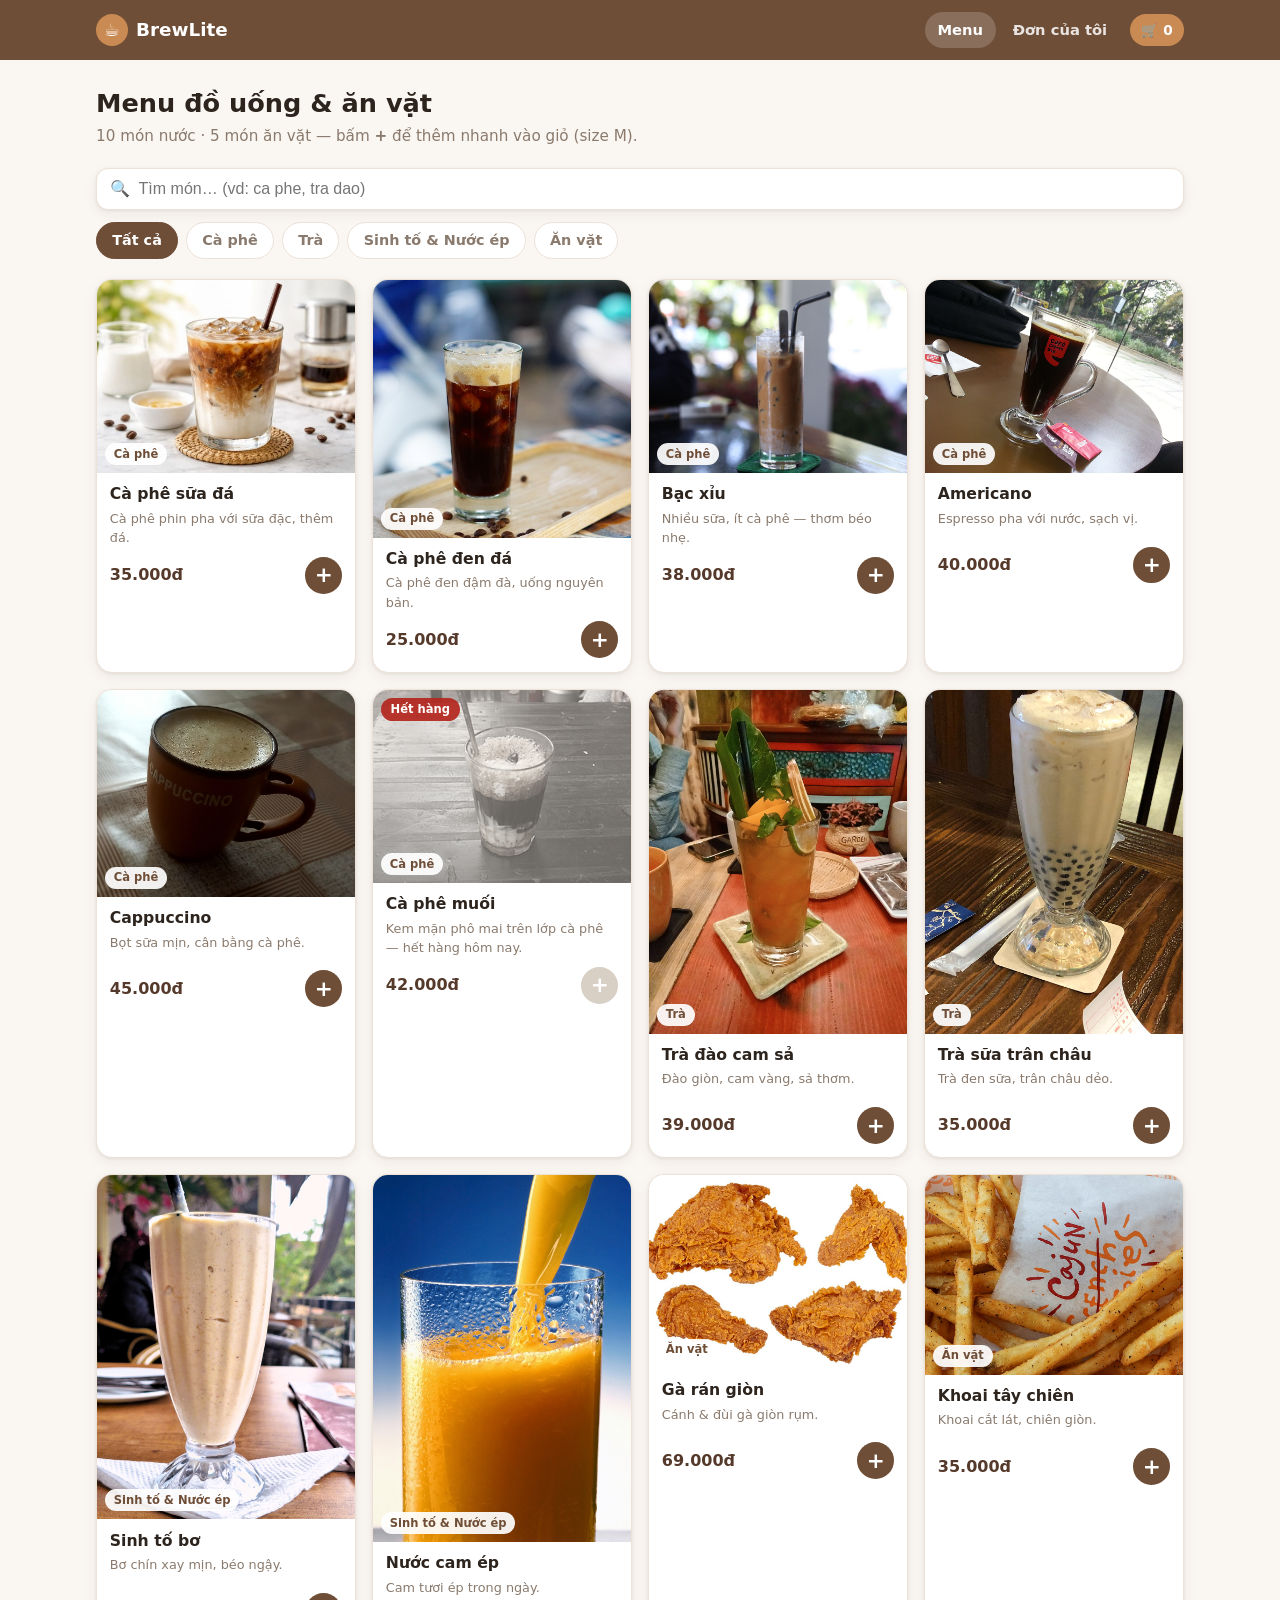
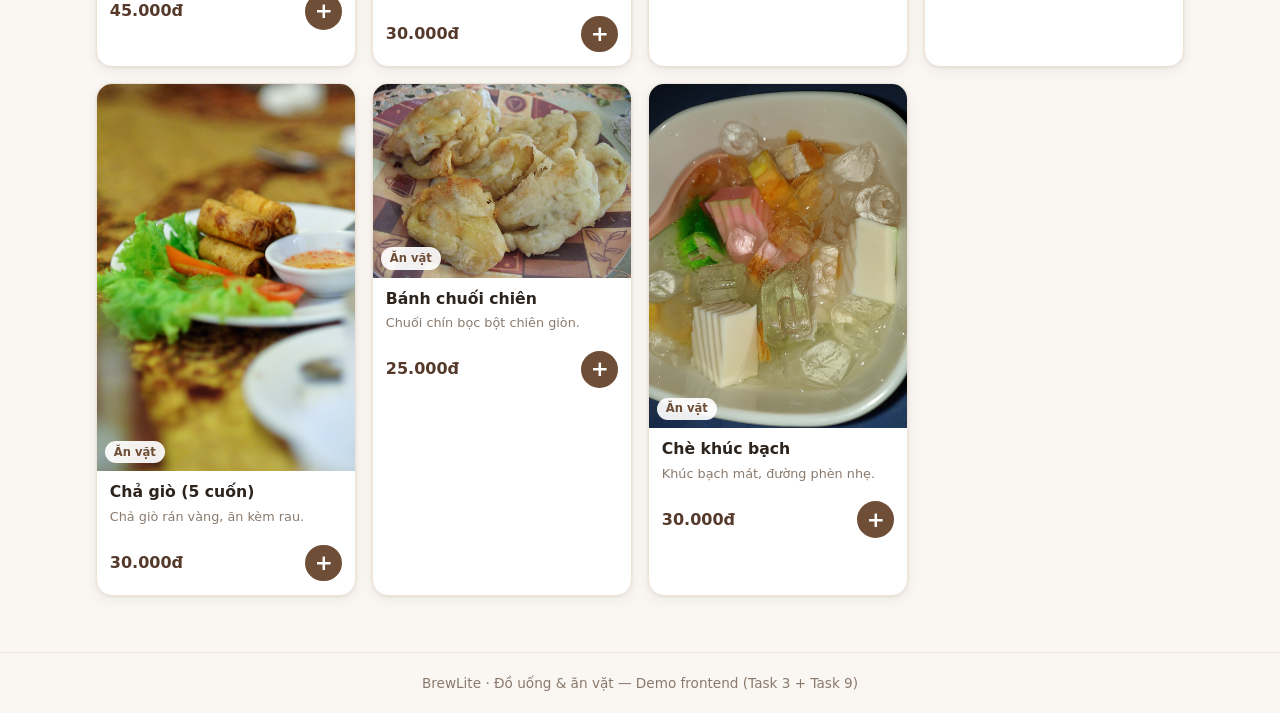
==== index.html @ 439442cc "feat: BrewLite static frontend - menu (Task 3) + order history (Task 9)" ====
<!DOCTYPE html>
<html lang="vi">
<head>
  <meta charset="UTF-8" />
  <meta name="viewport" content="width=device-width, initial-scale=1.0" />
  <title>BrewLite — Menu</title>
  <meta name="description" content="Menu BrewLite: 10 món nước và 5 món ăn vặt." />
  <link rel="icon" href="images/fallback.svg" type="image/svg+xml" />
  <link rel="stylesheet" href="css/base.css" />
  <link rel="stylesheet" href="css/menu.css" />
  <link rel="stylesheet" href="css/orders.css" />
</head>
<body>
  <header class="site-header">
    <div class="site-header__inner">
      <a class="logo" href="index.html" aria-label="BrewLite — trang chủ">
        <span class="logo__mark" aria-hidden="true">☕</span>
        BrewLite
      </a>
      <nav class="site-nav" aria-label="Điều hướng chính">
        <a href="index.html" class="is-active" aria-current="page">Menu</a>
        <a href="orders.html">Đơn của tôi</a>
        <span class="cart-pill" id="cart-count" title="Số món trong giỏ (demo)">
          🛒 <span id="cart-count-value">0</span>
        </span>
      </nav>
    </div>
  </header>

  <main class="page">
    <h1 class="page-title">Menu đồ uống &amp; ăn vặt</h1>
    <p class="page-subtitle">10 món nước · 5 món ăn vặt — bấm <strong>+</strong> để thêm nhanh vào giỏ (size M).</p>

    <div class="toolbar">
      <div class="search">
        <span class="search__icon" aria-hidden="true">🔍</span>
        <label class="visually-hidden" for="search-input">Tìm món</label>
        <input
          id="search-input"
          type="search"
          placeholder="Tìm món… (vd: ca phe, tra dao)"
          autocomplete="off"
        />
        <button class="search__clear" id="search-clear" type="button" aria-label="Xóa từ khóa" hidden>×</button>
      </div>
      <div class="category-filter" id="category-filter" role="group" aria-label="Lọc theo danh mục"></div>
    </div>

    <section id="menu-content" aria-live="polite" aria-busy="true"></section>
  </main>

  <footer class="site-footer">
    BrewLite · Đồ uống &amp; ăn vặt — Demo frontend (Task 3 + Task 9)
  </footer>

  <script src="js/data.js"></script>
  <script src="js/utils.js"></script>
  <script src="js/menu.js"></script>
</body>
</html>
---- css/base.css ----
/* ============================================================
   BrewLite — web tĩnh Menu (Task 3) + Lịch sử đơn (Task 9)
   Mobile-first, 360px → desktop
   ============================================================ */

:root {
  --brew-brown: #6f4e37;
  --brew-brown-dark: #55392a;
  --brew-cream: #faf6f1;
  --brew-accent: #c98a53;
  --brew-text: #2d241e;
  --brew-muted: #8a7a6d;
  --brew-card: #ffffff;
  --brew-border: #ece2d7;
  --shadow-card: 0 1px 3px rgba(45, 36, 30, 0.08), 0 4px 14px rgba(45, 36, 30, 0.06);
}

* { box-sizing: border-box; }
html { -webkit-text-size-adjust: 100%; }

body {
  margin: 0;
  font-family: 'Segoe UI', system-ui, -apple-system, Roboto, 'Helvetica Neue', Arial, sans-serif;
  background: var(--brew-cream);
  color: var(--brew-text);
  line-height: 1.5;
}

img { max-width: 100%; display: block; }
a { color: inherit; text-decoration: none; }

button {
  font: inherit;
  cursor: pointer;
  border: none;
  background: none;
  color: inherit;
}

/* ---------- Header ---------- */
.site-header {
  position: sticky;
  top: 0;
  z-index: 20;
  background: var(--brew-brown);
  color: #fff;
}

.site-header__inner {
  max-width: 1120px;
  margin: 0 auto;
  padding: 0.75rem 1rem;
  display: flex;
  align-items: center;
  justify-content: space-between;
  gap: 1rem;
}

.logo {
  display: inline-flex;
  align-items: center;
  gap: 0.5rem;
  font-weight: 800;
  font-size: 1.15rem;
}

.logo__mark {
  display: inline-flex;
  align-items: center;
  justify-content: center;
  width: 2rem;
  height: 2rem;
  border-radius: 50%;
  background: var(--brew-accent);
  font-size: 1.1rem;
}

.site-nav { display: flex; align-items: center; gap: 0.25rem; }

.site-nav a {
  padding: 0.45rem 0.8rem;
  border-radius: 999px;
  font-size: 0.92rem;
  font-weight: 600;
  opacity: 0.85;
}

.site-nav a:hover { opacity: 1; background: rgba(255, 255, 255, 0.12); }
.site-nav a.is-active { opacity: 1; background: rgba(255, 255, 255, 0.18); }

.cart-pill {
  display: inline-flex;
  align-items: center;
  gap: 0.35rem;
  margin-left: 0.35rem;
  padding: 0.35rem 0.7rem;
  border-radius: 999px;
  background: var(--brew-accent);
  font-size: 0.85rem;
  font-weight: 700;
}

/* ---------- Layout ---------- */
.page {
  max-width: 1120px;
  margin: 0 auto;
  padding: 1.25rem 1rem 3.5rem;
}

.page-title { margin: 0.25rem 0 0.15rem; font-size: 1.6rem; font-weight: 800; }

.page-subtitle { margin: 0 0 1.25rem; color: var(--brew-muted); font-size: 0.95rem; }

.site-footer {
  border-top: 1px solid var(--brew-border);
  padding: 1.25rem 1rem;
  text-align: center;
  color: var(--brew-muted);
  font-size: 0.85rem;
}
---- css/menu.css ----
/* ===== CSS trang Menu (Task 3): search, filter, lưới sản phẩm ===== */

.toolbar {
  display: flex;
  flex-direction: column;
  gap: 0.75rem;
  margin-bottom: 1.25rem;
}

.search { position: relative; }

.search input {
  width: 100%;
  padding: 0.7rem 2.6rem;
  border: 1px solid var(--brew-border);
  border-radius: 12px;
  background: var(--brew-card);
  font-size: 1rem;
  box-shadow: var(--shadow-card);
}

.search input:focus { outline: 2px solid var(--brew-accent); outline-offset: 1px; }

.search__icon {
  position: absolute;
  left: 0.85rem;
  top: 50%;
  transform: translateY(-50%);
  color: var(--brew-muted);
  pointer-events: none;
}

.search__clear {
  position: absolute;
  right: 0.5rem;
  top: 50%;
  transform: translateY(-50%);
  width: 2rem;
  height: 2rem;
  border-radius: 50%;
  color: var(--brew-muted);
  font-size: 1.1rem;
  line-height: 1;
}

.search__clear:hover { background: #f0e8df; color: var(--brew-text); }
.search__clear[hidden] { display: none; }

.category-filter { display: flex; flex-wrap: wrap; gap: 0.5rem; }

.chip {
  padding: 0.4rem 0.95rem;
  border-radius: 999px;
  border: 1px solid var(--brew-border);
  background: var(--brew-card);
  font-size: 0.9rem;
  font-weight: 600;
  color: var(--brew-muted);
}

.chip:hover { border-color: var(--brew-accent); color: var(--brew-brown); }

.chip.is-active {
  background: var(--brew-brown);
  border-color: var(--brew-brown);
  color: #fff;
}

/* ---------- Lưới sản phẩm ---------- */
.product-grid {
  display: grid;
  grid-template-columns: repeat(2, 1fr);
  gap: 0.85rem;
}

@media (min-width: 640px) {
  .product-grid { grid-template-columns: repeat(3, 1fr); gap: 1rem; }
}

@media (min-width: 1024px) {
  .product-grid { grid-template-columns: repeat(4, 1fr); }
}

.product-card {
  position: relative;
  display: flex;
  flex-direction: column;
  background: var(--brew-card);
  border: 1px solid var(--brew-border);
  border-radius: 16px;
  overflow: hidden;
  box-shadow: var(--shadow-card);
  transition: transform 0.15s, box-shadow 0.15s;
}

.product-card:hover {
  transform: translateY(-2px);
  box-shadow: 0 6px 20px rgba(45, 36, 30, 0.12);
}

.product-card__media {
  position: relative;
  aspect-ratio: 4 / 3;
  background: #efe7dd;
}

.product-card__media img { width: 100%; height: 100%; object-fit: cover; }

.product-card.is-sold-out .product-card__media img { filter: grayscale(0.85); opacity: 0.6; }

.product-card__badge {
  position: absolute;
  top: 0.5rem;
  left: 0.5rem;
  padding: 0.2rem 0.6rem;
  border-radius: 999px;
  background: rgba(179, 38, 30, 0.92);
  color: #fff;
  font-size: 0.72rem;
  font-weight: 700;
}

.product-card__category {
  position: absolute;
  bottom: 0.5rem;
  left: 0.5rem;
  padding: 0.15rem 0.55rem;
  border-radius: 999px;
  background: rgba(255, 255, 255, 0.92);
  color: var(--brew-brown);
  font-size: 0.72rem;
  font-weight: 700;
}

.product-card__body {
  display: flex;
  flex-direction: column;
  flex: 1;
  padding: 0.7rem 0.8rem 0.85rem;
}

.product-card__name { margin: 0; font-size: 0.98rem; font-weight: 700; line-height: 1.3; }

.product-card__desc {
  margin: 0.25rem 0 0;
  font-size: 0.8rem;
  color: var(--brew-muted);
  display: -webkit-box;
  -webkit-line-clamp: 2;
  -webkit-box-orient: vertical;
  overflow: hidden;
  min-height: 2.2em;
}

.product-card__footer {
  display: flex;
  align-items: center;
  justify-content: space-between;
  margin-top: 0.6rem;
  gap: 0.5rem;
}

.product-card__price { font-size: 1rem; font-weight: 800; color: var(--brew-brown-dark); }

.product-card__add {
  width: 2.3rem;
  height: 2.3rem;
  flex: none;
  border-radius: 50%;
  background: var(--brew-brown);
  color: #fff;
  font-size: 1.35rem;
  font-weight: 700;
  line-height: 1;
  display: inline-flex;
  align-items: center;
  justify-content: center;
}

.product-card__add:hover { background: var(--brew-accent); }
.product-card__add:active { transform: scale(0.92); }
.product-card__add:disabled { background: #d8cfc5; cursor: not-allowed; }
---- css/orders.css ----
/* ===== CSS dùng chung: skeleton / state / toast + trang Lịch sử đơn (Task 9) ===== */

/* ---------- Skeleton ---------- */
.skeleton-card {
  background: var(--brew-card);
  border: 1px solid var(--brew-border);
  border-radius: 16px;
  overflow: hidden;
}

.skeleton-block { background: #ece5dc; animation: pulse 1.4s ease-in-out infinite; }

.skeleton-card .skeleton-block:first-child { aspect-ratio: 4 / 3; }

.skeleton-card__body { padding: 0.75rem 0.8rem 1rem; display: grid; gap: 0.5rem; }

.skeleton-line { height: 0.85rem; border-radius: 6px; }
.skeleton-line.short { width: 55%; }

@keyframes pulse {
  0%, 100% { opacity: 1; }
  50% { opacity: 0.45; }
}

/* ---------- Empty / error / no-results ---------- */
.state-box {
  display: flex;
  flex-direction: column;
  align-items: center;
  text-align: center;
  gap: 0.6rem;
  padding: 3rem 1rem;
  background: var(--brew-card);
  border: 1px dashed var(--brew-border);
  border-radius: 16px;
}

.state-box__icon { font-size: 2.4rem; }
.state-box h2 { margin: 0; font-size: 1.15rem; }
.state-box p { margin: 0; color: var(--brew-muted); font-size: 0.92rem; }

.btn {
  display: inline-flex;
  align-items: center;
  gap: 0.4rem;
  padding: 0.55rem 1.3rem;
  border-radius: 999px;
  font-weight: 700;
  font-size: 0.92rem;
}

.btn--primary { background: var(--brew-brown); color: #fff; }
.btn--primary:hover { background: var(--brew-brown-dark); }

.btn--ghost { background: transparent; border: 1px solid var(--brew-border); color: var(--brew-brown); }
.btn--ghost:hover { background: #f3ece3; }

/* ---------- Toast ---------- */
#toast {
  position: fixed;
  left: 50%;
  bottom: 1.5rem;
  transform: translate(-50%, 1rem);
  z-index: 50;
  padding: 0.65rem 1.3rem;
  border-radius: 999px;
  background: var(--brew-text);
  color: #fff;
  font-size: 0.9rem;
  font-weight: 600;
  opacity: 0;
  pointer-events: none;
  transition: opacity 0.2s, transform 0.2s;
  box-shadow: 0 6px 18px rgba(0, 0, 0, 0.25);
}

#toast.is-visible { opacity: 1; transform: translate(-50%, 0); }

/* ---------- Lịch sử đơn (Task 9) ---------- */
.order-list { display: grid; gap: 0.9rem; }

.order-card {
  background: var(--brew-card);
  border: 1px solid var(--brew-border);
  border-radius: 16px;
  box-shadow: var(--shadow-card);
  overflow: hidden;
}

.order-card__head {
  width: 100%;
  display: grid;
  grid-template-columns: 1fr auto;
  gap: 0.35rem 0.75rem;
  padding: 0.9rem 1rem;
  text-align: left;
  align-items: center;
}

.order-card__head:hover { background: #fbf7f2; }

.order-card__id { font-weight: 800; font-size: 1.02rem; }

.order-card__date { grid-column: 1 / 2; color: var(--brew-muted); font-size: 0.85rem; }

.order-card__status { grid-column: 2 / 3; grid-row: 1 / 2; justify-self: end; }

.order-card__meta {
  grid-column: 1 / 3;
  display: flex;
  align-items: center;
  justify-content: space-between;
  gap: 0.75rem;
  margin-top: 0.2rem;
}

.order-card__count { color: var(--brew-muted); font-size: 0.88rem; }

.order-card__total { font-weight: 800; color: var(--brew-brown-dark); }

.order-card__toggle {
  display: inline-flex;
  align-items: center;
  gap: 0.3rem;
  font-size: 0.85rem;
  font-weight: 700;
  color: var(--brew-brown);
}

.order-card__toggle .chev { transition: transform 0.2s; display: inline-block; }

.order-card.is-open .order-card__toggle .chev { transform: rotate(180deg); }

.order-card__body {
  border-top: 1px solid var(--brew-border);
  padding: 0.85rem 1rem 1rem;
  display: grid;
  gap: 0.55rem;
  background: #fdfbf8;
}

.order-card__body[hidden] { display: none; }

.order-item {
  display: grid;
  grid-template-columns: 1fr auto;
  gap: 0.15rem 0.75rem;
  font-size: 0.92rem;
}

.order-item__name { font-weight: 600; }
.order-item__line-total { font-weight: 700; text-align: right; }

.order-item__meta { grid-column: 1 / 2; color: var(--brew-muted); font-size: 0.8rem; }

.order-card__grand {
  display: flex;
  justify-content: space-between;
  border-top: 1px dashed var(--brew-border);
  padding-top: 0.6rem;
  margin-top: 0.15rem;
  font-weight: 800;
}

/* ---------- Badge trạng thái (plan.md mục 6.2) ---------- */
.status-badge {
  display: inline-flex;
  align-items: center;
  gap: 0.4rem;
  padding: 0.25rem 0.7rem;
  border-radius: 999px;
  font-size: 0.76rem;
  font-weight: 700;
  white-space: nowrap;
}

.status-badge::before {
  content: '';
  width: 6px;
  height: 6px;
  border-radius: 50%;
  background: currentColor;
}

.status-PENDING        { background: #fef3c7; color: #92600a; }
.status-PAID           { background: #dbeafe; color: #1e4fa3; }
.status-PREPARING      { background: #ffedd5; color: #9a4d0d; }
.status-READY          { background: #dcfce7; color: #16704a; }
.status-COMPLETED      { background: #f1f0ee; color: #55504b; }
.status-PAYMENT_FAILED { background: #fee2e2; color: #9c1c16; }
.status-CANCELLED      { background: #e7e5e4; color: #6b6661; }
.status-UNKNOWN        { background: #f1f0ee; color: #6b6661; }

/* ---------- A11y ---------- */
.visually-hidden {
  position: absolute !important;
  width: 1px; height: 1px;
  margin: -1px; padding: 0; border: 0;
  clip: rect(0 0 0 0);
  overflow: hidden;
  white-space: nowrap;
}

@media (prefers-reduced-motion: reduce) {
  * { animation-duration: 0.01ms !important; transition-duration: 0.01ms !important; }
}
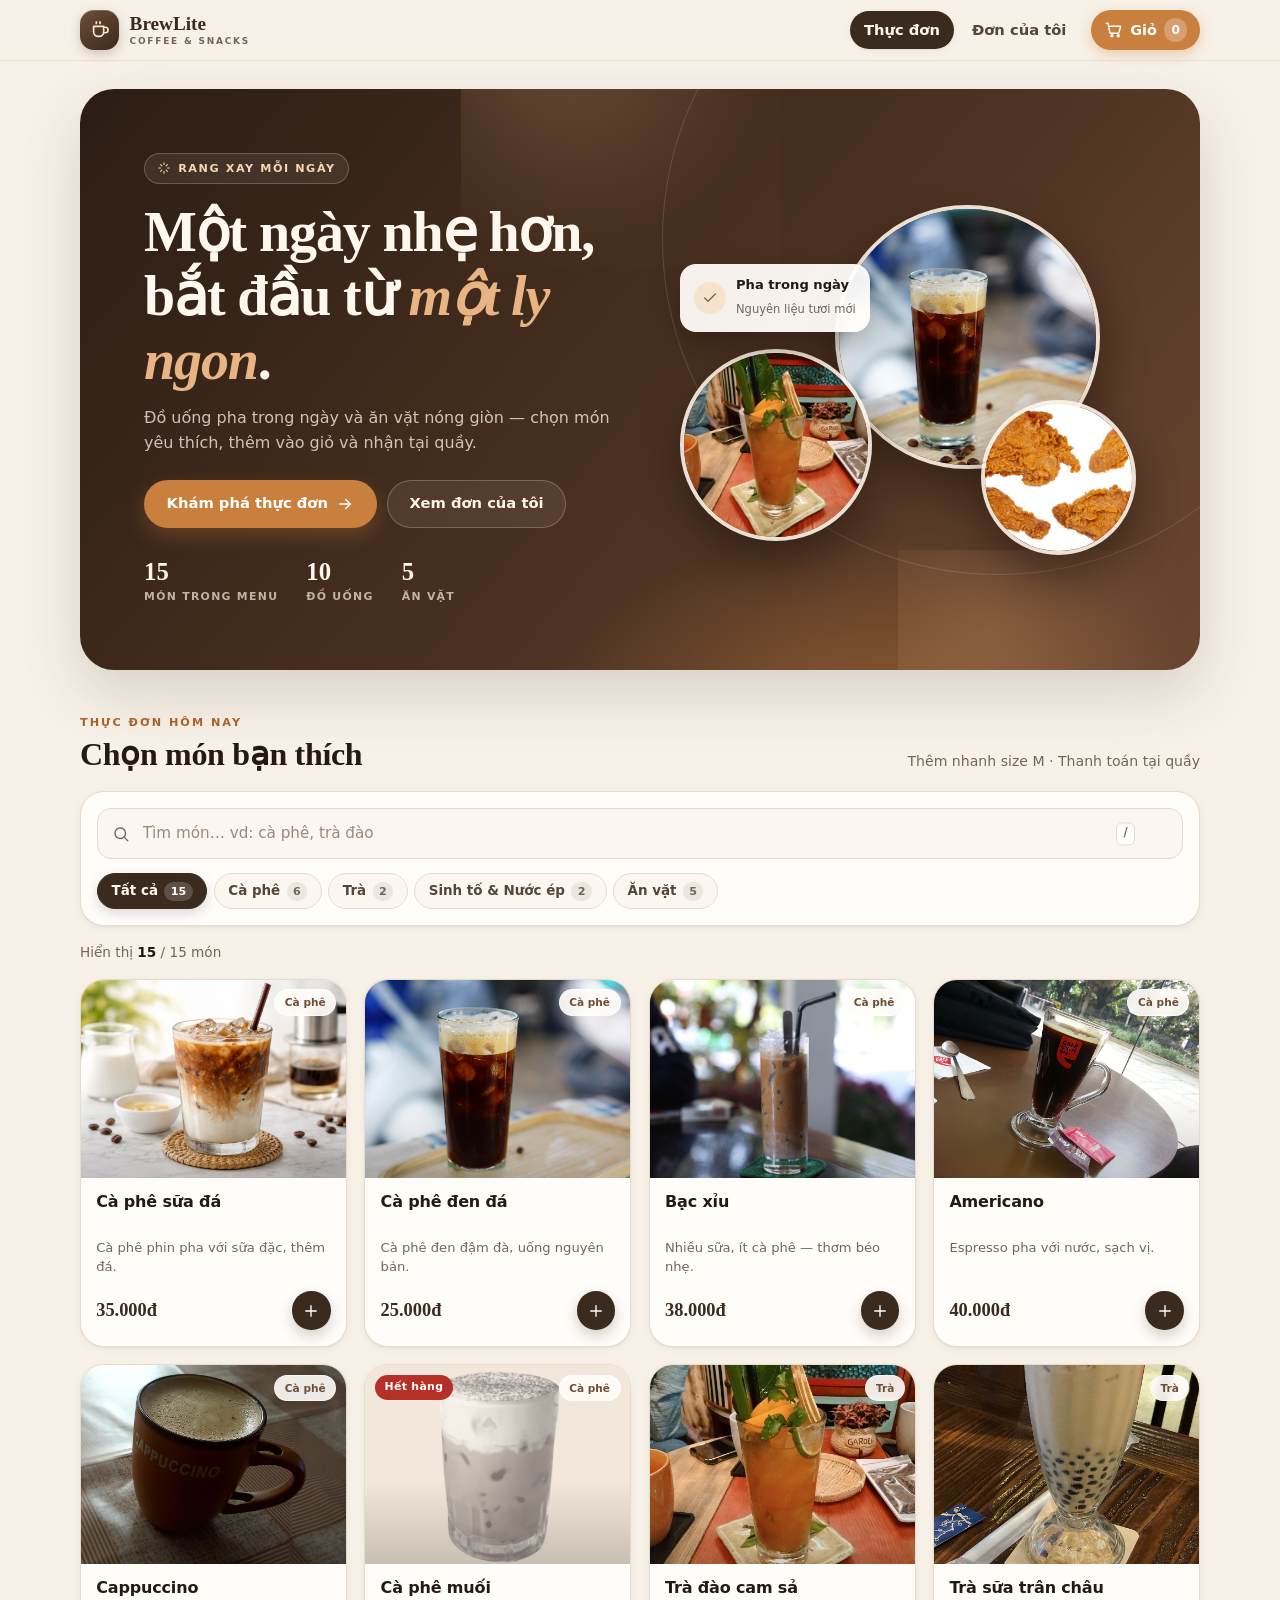
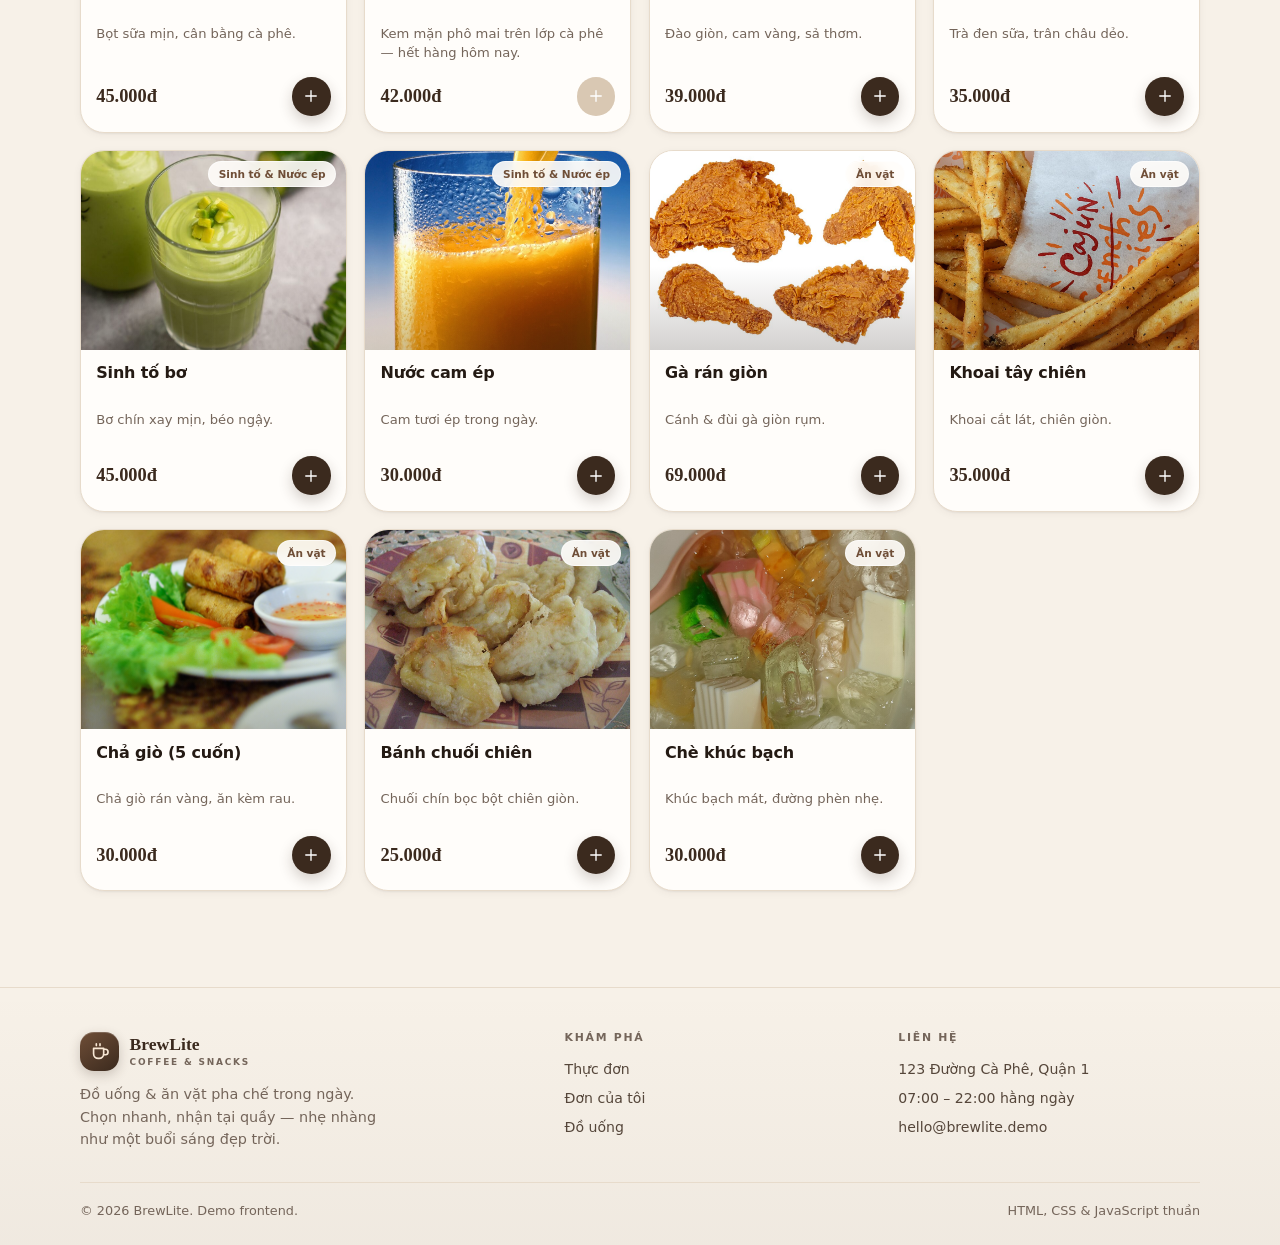
==== commit 6a3ff692: "Frontend revamped - By Tama Nguyen. :>" ====
--- a/index.html
+++ b/index.html
@@ -3,58 +3,196 @@
 <head>
   <meta charset="UTF-8" />
   <meta name="viewport" content="width=device-width, initial-scale=1.0" />
-  <title>BrewLite — Menu</title>
-  <meta name="description" content="Menu BrewLite: 10 món nước và 5 món ăn vặt." />
+  <title>BrewLite — Thực đơn đồ uống &amp; ăn vặt</title>
+  <meta name="description" content="Khám phá 15 món đồ uống và ăn vặt của BrewLite. Tìm kiếm, lọc theo danh mục và thêm nhanh vào giỏ." />
+  <meta name="theme-color" content="#f7f1e8" />
   <link rel="icon" href="images/fallback.svg" type="image/svg+xml" />
   <link rel="stylesheet" href="css/base.css" />
   <link rel="stylesheet" href="css/menu.css" />
   <link rel="stylesheet" href="css/orders.css" />
 </head>
 <body>
+  <a class="skip-link" href="#main">Bỏ qua điều hướng</a>
+
   <header class="site-header">
     <div class="site-header__inner">
       <a class="logo" href="index.html" aria-label="BrewLite — trang chủ">
-        <span class="logo__mark" aria-hidden="true">☕</span>
-        BrewLite
+        <span class="logo__mark" aria-hidden="true">
+          <svg viewBox="0 0 24 24" fill="none" stroke="currentColor" stroke-width="1.8" stroke-linecap="round" stroke-linejoin="round">
+            <path d="M5 8h11v6a5 5 0 0 1-5 5h-1a5 5 0 0 1-5-5V8Z" />
+            <path d="M16 9h1.8a3 3 0 0 1 0 6H16" />
+            <path d="M8 3v2M12 3v2" />
+          </svg>
+        </span>
+        <span class="logo__text">
+          BrewLite
+          <span class="logo__tag">Coffee &amp; Snacks</span>
+        </span>
       </a>
+
       <nav class="site-nav" aria-label="Điều hướng chính">
-        <a href="index.html" class="is-active" aria-current="page">Menu</a>
-        <a href="orders.html">Đơn của tôi</a>
-        <span class="cart-pill" id="cart-count" title="Số món trong giỏ (demo)">
-          🛒 <span id="cart-count-value">0</span>
-        </span>
+        <a href="index.html" class="nav-link is-active" aria-current="page">Thực đơn</a>
+        <a href="orders.html" class="nav-link">Đơn của tôi</a>
+        <button class="cart-btn" type="button" data-cart-open aria-haspopup="dialog" aria-label="Mở giỏ hàng">
+          <svg viewBox="0 0 24 24" fill="none" stroke="currentColor" stroke-width="1.8" stroke-linecap="round" stroke-linejoin="round" aria-hidden="true">
+            <path d="M3 4h2l2.3 11.2a2 2 0 0 0 2 1.6h7.8a2 2 0 0 0 1.9-1.4L21 8H6" />
+            <circle cx="10" cy="20" r="1.3" />
+            <circle cx="18" cy="20" r="1.3" />
+          </svg>
+          <span class="cart-btn__label">Giỏ</span>
+          <span class="cart-btn__count" data-cart-count>0</span>
+        </button>
       </nav>
     </div>
   </header>
 
-  <main class="page">
-    <h1 class="page-title">Menu đồ uống &amp; ăn vặt</h1>
-    <p class="page-subtitle">10 món nước · 5 món ăn vặt — bấm <strong>+</strong> để thêm nhanh vào giỏ (size M).</p>
+  <main class="page" id="main">
+    <section class="menu-hero" aria-labelledby="hero-title">
+      <span class="menu-hero__glow" aria-hidden="true"></span>
+      <span class="liquid-blob liquid-blob--a" aria-hidden="true"></span>
+      <span class="liquid-blob liquid-blob--b" aria-hidden="true"></span>
 
-    <div class="toolbar">
-      <div class="search">
-        <span class="search__icon" aria-hidden="true">🔍</span>
-        <label class="visually-hidden" for="search-input">Tìm món</label>
-        <input
-          id="search-input"
-          type="search"
-          placeholder="Tìm món… (vd: ca phe, tra dao)"
-          autocomplete="off"
-        />
-        <button class="search__clear" id="search-clear" type="button" aria-label="Xóa từ khóa" hidden>×</button>
+      <div class="menu-hero__content">
+        <span class="hero-eyebrow">
+          <svg viewBox="0 0 24 24" fill="none" stroke="currentColor" stroke-width="1.8" stroke-linecap="round" stroke-linejoin="round" aria-hidden="true">
+            <path d="M12 3v3M12 18v3M3 12h3M18 12h3" />
+            <path d="m6.3 6.3 2.1 2.1M15.6 15.6l2.1 2.1M17.7 6.3l-2.1 2.1M8.4 15.6l-2.1 2.1" />
+          </svg>
+          Rang xay mỗi ngày
+        </span>
+        <h1 id="hero-title">Một ngày nhẹ hơn,<br />bắt đầu từ <em>một ly ngon</em>.</h1>
+        <p class="hero-sub">Đồ uống pha trong ngày và ăn vặt nóng giòn — chọn món yêu thích, thêm vào giỏ và nhận tại quầy.</p>
+        <div class="hero-actions">
+          <a class="btn btn--accent" href="#menu">
+            Khám phá thực đơn
+            <svg viewBox="0 0 24 24" fill="none" stroke="currentColor" stroke-width="1.8" stroke-linecap="round" stroke-linejoin="round" aria-hidden="true">
+              <path d="M5 12h14" />
+              <path d="m13 6 6 6-6 6" />
+            </svg>
+          </a>
+          <a class="btn btn--ghost" href="orders.html">Xem đơn của tôi</a>
+        </div>
+        <div class="hero-stats">
+          <div class="hero-stat"><strong>15</strong><span>Món trong menu</span></div>
+          <div class="hero-stat"><strong>10</strong><span>Đồ uống</span></div>
+          <div class="hero-stat"><strong>5</strong><span>Ăn vặt</span></div>
+        </div>
       </div>
-      <div class="category-filter" id="category-filter" role="group" aria-label="Lọc theo danh mục"></div>
-    </div>
 
-    <section id="menu-content" aria-live="polite" aria-busy="true"></section>
+      <div class="hero-visual" aria-hidden="true">
+        <div class="hero-photo hero-photo--1"><img src="images/image1.jpeg" alt="" /></div>
+        <div class="hero-photo hero-photo--2"><img src="images/tra-dao.jpg" alt="" /></div>
+        <div class="hero-photo hero-photo--3"><img src="images/ga-ran.jpg" alt="" /></div>
+        <div class="hero-card">
+          <span class="hero-card__icon">
+            <svg viewBox="0 0 24 24" fill="none" stroke="currentColor" stroke-width="2" stroke-linecap="round" stroke-linejoin="round">
+              <path d="m20 6-11 11-5-5" />
+            </svg>
+          </span>
+          <div>
+            <strong>Pha trong ngày</strong>
+            <span>Nguyên liệu tươi mới</span>
+          </div>
+        </div>
+      </div>
+    </section>
+
+    <section class="menu-section" id="menu" aria-labelledby="menu-heading">
+      <div class="section-head">
+        <div>
+          <p class="eyebrow">Thực đơn hôm nay</p>
+          <h2 class="section-title" id="menu-heading">Chọn món bạn thích</h2>
+        </div>
+        <p class="section-sub">Thêm nhanh size M · Thanh toán tại quầy</p>
+      </div>
+
+      <div class="menu-toolbar">
+        <div class="search">
+          <span class="search__icon" aria-hidden="true">
+            <svg viewBox="0 0 24 24" fill="none" stroke="currentColor" stroke-width="1.8" stroke-linecap="round" stroke-linejoin="round">
+              <circle cx="11" cy="11" r="7" />
+              <path d="m16.5 16.5 4.5 4.5" />
+            </svg>
+          </span>
+          <label class="visually-hidden" for="search-input">Tìm món</label>
+          <input
+            id="search-input"
+            type="search"
+            placeholder="Tìm món… vd: cà phê, trà đào"
+            autocomplete="off"
+          />
+          <button class="search__clear" id="search-clear" type="button" aria-label="Xóa từ khóa" hidden>
+            <svg viewBox="0 0 24 24" fill="none" stroke="currentColor" stroke-width="2" stroke-linecap="round" aria-hidden="true">
+              <path d="M6 6l12 12M18 6 6 18" />
+            </svg>
+          </button>
+          <kbd>/</kbd>
+        </div>
+        <div class="category-filter" id="category-filter" role="group" aria-label="Lọc theo danh mục"></div>
+      </div>
+
+      <div class="results-meta">
+        <span id="results-text">Đang tải thực đơn…</span>
+        <button class="link-btn" id="reset-filters" type="button" hidden>Xóa bộ lọc</button>
+      </div>
+
+      <section id="menu-content" aria-live="polite" aria-busy="true"></section>
+    </section>
   </main>
 
   <footer class="site-footer">
-    BrewLite · Đồ uống &amp; ăn vặt — Demo frontend (Task 3 + Task 9)
+    <div class="site-footer__inner">
+      <div class="footer-brand">
+        <a class="logo" href="index.html" aria-label="BrewLite — trang chủ">
+          <span class="logo__mark" aria-hidden="true">
+            <svg viewBox="0 0 24 24" fill="none" stroke="currentColor" stroke-width="1.8" stroke-linecap="round" stroke-linejoin="round">
+              <path d="M5 8h11v6a5 5 0 0 1-5 5h-1a5 5 0 0 1-5-5V8Z" />
+              <path d="M16 9h1.8a3 3 0 0 1 0 6H16" />
+              <path d="M8 3v2M12 3v2" />
+            </svg>
+          </span>
+          <span class="logo__text">BrewLite<span class="logo__tag">Coffee &amp; Snacks</span></span>
+        </a>
+        <p>Đồ uống &amp; ăn vặt pha chế trong ngày. Chọn nhanh, nhận tại quầy — nhẹ nhàng như một buổi sáng đẹp trời.</p>
+      </div>
+      <div class="footer-col">
+        <h3>Khám phá</h3>
+        <a href="index.html">Thực đơn</a>
+        <a href="orders.html">Đơn của tôi</a>
+        <a href="#menu">Đồ uống</a>
+      </div>
+      <div class="footer-col">
+        <h3>Liên hệ</h3>
+        <span>123 Đường Cà Phê, Quận 1</span>
+        <span>07:00 – 22:00 hằng ngày</span>
+        <span>hello@brewlite.demo</span>
+      </div>
+      <div class="footer-bottom">
+        <span>© 2026 BrewLite. Demo frontend.</span>
+        <span>HTML, CSS &amp; JavaScript thuần</span>
+      </div>
+    </div>
   </footer>
+
+  <dialog class="cart-dialog" id="cart-dialog" aria-labelledby="cart-title">
+    <div class="cart-dialog__head">
+      <div>
+        <p class="eyebrow">Giỏ của bạn</p>
+        <h2 id="cart-title">Món đã chọn</h2>
+      </div>
+      <button class="icon-btn" type="button" data-cart-close aria-label="Đóng giỏ hàng">
+        <svg viewBox="0 0 24 24" fill="none" stroke="currentColor" stroke-width="2" stroke-linecap="round" aria-hidden="true">
+          <path d="M6 6l12 12M18 6 6 18" />
+        </svg>
+      </button>
+    </div>
+    <div class="cart-dialog__body" id="cart-items"></div>
+    <div class="cart-dialog__foot" id="cart-foot" hidden></div>
+  </dialog>
 
   <script src="js/data.js"></script>
   <script src="js/utils.js"></script>
+  <script src="js/cart.js"></script>
   <script src="js/menu.js"></script>
 </body>
 </html>
--- a/css/base.css
+++ b/css/base.css
@@ -1,55 +1,154 @@
-/* ============================================================
-   BrewLite — web tĩnh Menu (Task 3) + Lịch sử đơn (Task 9)
-   Mobile-first, 360px → desktop
-   ============================================================ */
-
 :root {
-  --brew-brown: #6f4e37;
-  --brew-brown-dark: #55392a;
-  --brew-cream: #faf6f1;
-  --brew-accent: #c98a53;
-  --brew-text: #2d241e;
-  --brew-muted: #8a7a6d;
-  --brew-card: #ffffff;
-  --brew-border: #ece2d7;
-  --shadow-card: 0 1px 3px rgba(45, 36, 30, 0.08), 0 4px 14px rgba(45, 36, 30, 0.06);
-}
-
-* { box-sizing: border-box; }
-html { -webkit-text-size-adjust: 100%; }
+  --bg: #f7f1e8;
+  --bg-soft: #f1e7da;
+  --surface: #fffdfa;
+  --surface-2: #fbf6ef;
+  --ink: #241a13;
+  --ink-soft: #55463a;
+  --muted: #74655a;
+  --brand: #3b2a1e;
+  --brand-2: #6f4e37;
+  --accent: #c9803f;
+  --accent-strong: #a9622b;
+  --accent-soft: #f6e3cd;
+  --line: #e7dbcb;
+  --line-strong: #d9c8b3;
+  --danger: #b3261e;
+  --success: #2f7d5c;
+  --radius-sm: 10px;
+  --radius-md: 16px;
+  --radius-lg: 24px;
+  --radius-xl: 34px;
+  --shadow-sm: 0 1px 2px rgba(59, 42, 30, 0.06), 0 2px 8px rgba(59, 42, 30, 0.05);
+  --shadow-md: 0 8px 24px rgba(59, 42, 30, 0.1);
+  --shadow-lg: 0 24px 60px rgba(59, 42, 30, 0.16);
+  --font-body: "Segoe UI", system-ui, -apple-system, Roboto, "Helvetica Neue", Arial, sans-serif;
+  --font-display: "Iowan Old Style", "Palatino Linotype", "Book Antiqua", Georgia, serif;
+  --ease: cubic-bezier(0.22, 0.61, 0.36, 1);
+  --container: 1160px;
+}
+
+*,
+*::before,
+*::after {
+  box-sizing: border-box;
+}
+
+html {
+  -webkit-text-size-adjust: 100%;
+  scroll-behavior: smooth;
+}
 
 body {
   margin: 0;
-  font-family: 'Segoe UI', system-ui, -apple-system, Roboto, 'Helvetica Neue', Arial, sans-serif;
-  background: var(--brew-cream);
-  color: var(--brew-text);
-  line-height: 1.5;
-}
-
-img { max-width: 100%; display: block; }
-a { color: inherit; text-decoration: none; }
+  font-family: var(--font-body);
+  font-size: 16px;
+  line-height: 1.55;
+  background: radial-gradient(1100px 520px at 82% -12%, rgba(233, 180, 131, 0.28), transparent 62%), var(--bg);
+  background-repeat: no-repeat;
+  color: var(--ink);
+  -webkit-font-smoothing: antialiased;
+  text-rendering: optimizeLegibility;
+}
+
+img {
+  max-width: 100%;
+  display: block;
+}
+
+a {
+  color: inherit;
+  text-decoration: none;
+}
+
+button,
+input {
+  font: inherit;
+  color: inherit;
+}
 
 button {
-  font: inherit;
+  border: 0;
+  background: none;
   cursor: pointer;
-  border: none;
-  background: none;
-  color: inherit;
-}
-
-/* ---------- Header ---------- */
+}
+
+h1,
+h2,
+h3 {
+  margin: 0;
+  font-family: var(--font-display);
+  font-weight: 600;
+  line-height: 1.15;
+  letter-spacing: -0.01em;
+}
+
+p {
+  margin: 0;
+}
+
+svg {
+  flex: none;
+}
+
+[hidden] {
+  display: none !important;
+}
+
+::selection {
+  background: var(--accent-soft);
+  color: var(--brand);
+}
+
+:focus-visible {
+  outline: 2px solid var(--accent);
+  outline-offset: 3px;
+  border-radius: 6px;
+}
+
+.skip-link {
+  position: absolute;
+  left: 1rem;
+  top: -4rem;
+  z-index: 200;
+  padding: 0.65rem 1.1rem;
+  border-radius: 0 0 12px 12px;
+  background: var(--brand);
+  color: #fff8ef;
+  font-weight: 700;
+  transition: top 0.2s var(--ease);
+}
+
+.skip-link:focus {
+  top: 0;
+}
+
+.visually-hidden {
+  position: absolute !important;
+  width: 1px;
+  height: 1px;
+  margin: -1px;
+  padding: 0;
+  border: 0;
+  clip: rect(0 0 0 0);
+  overflow: hidden;
+  white-space: nowrap;
+}
+
 .site-header {
   position: sticky;
   top: 0;
-  z-index: 20;
-  background: var(--brew-brown);
-  color: #fff;
+  z-index: 50;
+  background: rgba(247, 241, 232, 0.82);
+  border-bottom: 1px solid rgba(231, 219, 203, 0.75);
+  backdrop-filter: blur(16px) saturate(160%);
+  -webkit-backdrop-filter: blur(16px) saturate(160%);
 }
 
 .site-header__inner {
-  max-width: 1120px;
+  max-width: var(--container);
   margin: 0 auto;
-  padding: 0.75rem 1rem;
+  padding: 0.65rem 1.25rem;
   display: flex;
   align-items: center;
   justify-content: space-between;
@@ -59,62 +158,825 @@
 .logo {
   display: inline-flex;
   align-items: center;
+  gap: 0.65rem;
+  color: var(--brand);
+  font-family: var(--font-display);
+  font-size: 1.2rem;
+  font-weight: 700;
+  line-height: 1;
+}
+
+.logo__mark {
+  display: grid;
+  place-items: center;
+  width: 2.45rem;
+  height: 2.45rem;
+  border-radius: 14px;
+  background: linear-gradient(145deg, var(--brand-2), var(--brand));
+  color: #f8e7d4;
+  box-shadow: inset 0 1px 0 rgba(255, 255, 255, 0.18), 0 4px 12px rgba(59, 42, 30, 0.22);
+  transition: border-radius 0.55s var(--ease), transform 0.45s var(--ease);
+}
+
+.logo:hover .logo__mark {
+  border-radius: 46% 54% 52% 48% / 54% 45% 55% 46%;
+  transform: rotate(-5deg) scale(1.05);
+}
+
+.logo__mark svg {
+  width: 22px;
+  height: 22px;
+}
+
+.logo__text {
+  display: flex;
+  flex-direction: column;
+}
+
+.logo__tag {
+  margin-top: 0.28rem;
+  font-family: var(--font-body);
+  font-size: 0.56rem;
+  font-weight: 700;
+  letter-spacing: 0.2em;
+  text-transform: uppercase;
+  color: var(--muted);
+}
+
+.site-nav {
+  display: flex;
+  align-items: center;
+  gap: 0.3rem;
+}
+
+.nav-link {
+  display: inline-flex;
+  align-items: center;
+  padding: 0.5rem 0.85rem;
+  border-radius: 999px;
+  white-space: nowrap;
+  font-size: 0.92rem;
+  font-weight: 600;
+  color: var(--ink-soft);
+  transition: color 0.18s, background 0.18s;
+}
+
+.nav-link:hover {
+  color: var(--brand);
+  background: rgba(201, 128, 63, 0.1);
+}
+
+.nav-link.is-active {
+  background: var(--brand);
+  color: #fff8ef;
+  box-shadow: var(--shadow-sm);
+}
+
+.cart-btn {
+  display: inline-flex;
+  align-items: center;
+  gap: 0.45rem;
+  margin-left: 0.4rem;
+  padding: 0.5rem 0.8rem;
+  border-radius: 999px;
+  background: var(--accent);
+  color: #fff;
+  font-size: 0.9rem;
+  font-weight: 700;
+  box-shadow: 0 4px 14px rgba(201, 128, 63, 0.35);
+  transition: transform 0.2s var(--ease), background 0.2s;
+}
+
+.cart-btn:hover {
+  background: var(--accent-strong);
+  transform: translateY(-1px);
+}
+
+.cart-btn svg {
+  width: 19px;
+  height: 19px;
+}
+
+.cart-btn__count {
+  display: inline-grid;
+  place-items: center;
+  min-width: 1.45rem;
+  height: 1.45rem;
+  padding: 0 0.35rem;
+  border-radius: 999px;
+  background: rgba(255, 255, 255, 0.24);
+  font-size: 0.76rem;
+  font-weight: 800;
+}
+
+.cart-btn.is-bumped .cart-btn__count {
+  animation: bump 0.4s var(--ease);
+}
+
+@keyframes bump {
+  0%,
+  100% {
+    transform: scale(1);
+  }
+  40% {
+    transform: scale(1.3);
+  }
+}
+
+.page {
+  max-width: var(--container);
+  margin: 0 auto;
+  padding: 1.75rem 1.25rem 4rem;
+}
+
+.page-head {
+  display: flex;
+  align-items: flex-end;
+  justify-content: space-between;
+  flex-wrap: wrap;
+  gap: 1rem;
+}
+
+.eyebrow {
+  font-size: 0.7rem;
+  font-weight: 800;
+  letter-spacing: 0.18em;
+  text-transform: uppercase;
+  color: var(--accent-strong);
+}
+
+.page-title {
+  margin-top: 0.35rem;
+  font-size: clamp(2rem, 4vw, 2.8rem);
+}
+
+.page-subtitle {
+  margin-top: 0.4rem;
+  max-width: 54ch;
+  color: var(--muted);
+  font-size: 0.95rem;
+}
+
+.section-head {
+  display: flex;
+  align-items: flex-end;
+  justify-content: space-between;
+  flex-wrap: wrap;
+  gap: 0.5rem 1.5rem;
+  margin: 2.75rem 0 1.1rem;
+}
+
+.section-title {
+  margin-top: 0.3rem;
+  font-size: clamp(1.5rem, 3vw, 2rem);
+}
+
+.section-sub {
+  color: var(--muted);
+  font-size: 0.88rem;
+}
+
+.btn,
+.chip,
+.cart-btn,
+.nav-link,
+.icon-btn,
+.status-chip,
+.order-card__toggle,
+.product-card__add,
+.search__clear {
+  position: relative;
+  overflow: hidden;
+}
+
+.ripple {
+  position: absolute;
+  border-radius: 50%;
+  background: currentColor;
+  opacity: 0.26;
+  transform: scale(0);
+  pointer-events: none;
+  animation: ripple-out 0.6s ease-out forwards;
+}
+
+@keyframes ripple-out {
+  to {
+    opacity: 0;
+    transform: scale(2.8);
+  }
+}
+
+.btn {
+  display: inline-flex;
+  align-items: center;
+  justify-content: center;
   gap: 0.5rem;
-  font-weight: 800;
-  font-size: 1.15rem;
-}
-
-.logo__mark {
-  display: inline-flex;
-  align-items: center;
-  justify-content: center;
-  width: 2rem;
-  height: 2rem;
-  border-radius: 50%;
-  background: var(--brew-accent);
-  font-size: 1.1rem;
-}
-
-.site-nav { display: flex; align-items: center; gap: 0.25rem; }
-
-.site-nav a {
-  padding: 0.45rem 0.8rem;
+  padding: 0.72rem 1.35rem;
+  border: 1px solid transparent;
   border-radius: 999px;
   font-size: 0.92rem;
+  font-weight: 700;
+  white-space: nowrap;
+  transition: transform 0.2s var(--ease), background 0.2s, border-color 0.2s, box-shadow 0.2s;
+}
+
+.btn svg {
+  width: 18px;
+  height: 18px;
+}
+
+.btn--primary {
+  background: var(--brand);
+  color: #fff8ef;
+  box-shadow: 0 8px 20px rgba(59, 42, 30, 0.2);
+}
+
+.btn--primary:hover {
+  background: var(--brand-2);
+  transform: translateY(-1px);
+}
+
+.btn--accent {
+  background: var(--accent);
+  color: #fff;
+  box-shadow: 0 8px 20px rgba(201, 128, 63, 0.28);
+}
+
+.btn--accent:hover {
+  background: var(--accent-strong);
+  transform: translateY(-1px);
+}
+
+.btn--ghost {
+  border-color: var(--line-strong);
+  background: rgba(255, 255, 255, 0.5);
+  color: var(--brand);
+}
+
+.btn--ghost:hover {
+  border-color: var(--accent);
+  background: #fff;
+}
+
+.btn--block {
+  width: 100%;
+}
+
+.icon-btn {
+  display: inline-grid;
+  place-items: center;
+  width: 2.4rem;
+  height: 2.4rem;
+  border-radius: 50%;
+  color: var(--ink-soft);
+  transition: background 0.18s, color 0.18s;
+}
+
+.icon-btn:hover {
+  background: var(--bg-soft);
+  color: var(--brand);
+}
+
+.icon-btn svg {
+  width: 20px;
+  height: 20px;
+}
+
+.state-box {
+  display: flex;
+  flex-direction: column;
+  align-items: center;
+  gap: 0.8rem;
+  padding: 4rem 1.5rem;
+  border: 1px dashed var(--line-strong);
+  border-radius: var(--radius-lg);
+  background: var(--surface);
+  text-align: center;
+}
+
+.state-box__icon {
+  display: grid;
+  place-items: center;
+  width: 4.25rem;
+  height: 4.25rem;
+  border-radius: 50%;
+  background: var(--accent-soft);
+  color: var(--accent-strong);
+}
+
+.state-box__icon svg {
+  width: 30px;
+  height: 30px;
+}
+
+.state-box h2 {
+  font-size: 1.4rem;
+}
+
+.state-box p {
+  max-width: 36ch;
+  color: var(--muted);
+  font-size: 0.93rem;
+}
+
+.state-box .btn {
+  margin-top: 0.4rem;
+}
+
+.skeleton-card {
+  overflow: hidden;
+  border: 1px solid var(--line);
+  border-radius: var(--radius-lg);
+  background: var(--surface);
+}
+
+.skeleton-block {
+  background: linear-gradient(90deg, #ede3d6 25%, #f6efe6 37%, #ede3d6 63%);
+  background-size: 400% 100%;
+  animation: shimmer 1.4s ease infinite;
+}
+
+.skeleton-card .skeleton-block:first-child {
+  aspect-ratio: 4 / 3;
+}
+
+.skeleton-card__body {
+  display: grid;
+  gap: 0.5rem;
+  padding: 0.9rem 1rem 1.1rem;
+}
+
+.skeleton-line {
+  height: 0.8rem;
+  border-radius: 6px;
+  background: linear-gradient(90deg, #ede3d6 25%, #f6efe6 37%, #ede3d6 63%);
+  background-size: 400% 100%;
+  animation: shimmer 1.4s ease infinite;
+}
+
+.skeleton-line.short {
+  width: 55%;
+}
+
+@keyframes shimmer {
+  0% {
+    background-position: 100% 0;
+  }
+  100% {
+    background-position: 0 0;
+  }
+}
+
+#toast {
+  position: fixed;
+  left: 50%;
+  bottom: 1.5rem;
+  z-index: 150;
+  width: max-content;
+  max-width: calc(100vw - 2rem);
+  padding: 0.72rem 1.25rem;
+  border-radius: 999px;
+  background: var(--brand);
+  color: #fff8ef;
+  font-size: 0.9rem;
   font-weight: 600;
-  opacity: 0.85;
-}
-
-.site-nav a:hover { opacity: 1; background: rgba(255, 255, 255, 0.12); }
-.site-nav a.is-active { opacity: 1; background: rgba(255, 255, 255, 0.18); }
-
-.cart-pill {
+  text-align: center;
+  opacity: 0;
+  pointer-events: none;
+  transform: translate(-50%, 1rem);
+  transition: opacity 0.25s var(--ease), transform 0.25s var(--ease);
+  box-shadow: var(--shadow-lg);
+}
+
+#toast.is-visible {
+  opacity: 1;
+  transform: translate(-50%, 0);
+}
+
+.cart-dialog #toast {
+  position: absolute;
+  bottom: 10.5rem;
+  max-width: calc(100% - 2.5rem);
+  font-size: 0.84rem;
+}
+
+.cart-dialog {
+  width: min(420px, 100%);
+  max-width: 420px;
+  height: 100vh;
+  height: 100dvh;
+  max-height: 100vh;
+  max-height: 100dvh;
+  margin: 0 0 0 auto;
+  padding: 0;
+  border: 0;
+  background: var(--surface);
+  color: var(--ink);
+  box-shadow: var(--shadow-lg);
+}
+
+.cart-dialog[open] {
+  display: flex;
+  flex-direction: column;
+  animation: drawer-in 0.3s var(--ease);
+}
+
+.cart-dialog::backdrop {
+  background: rgba(36, 26, 19, 0.45);
+  backdrop-filter: blur(3px);
+}
+
+@keyframes drawer-in {
+  from {
+    transform: translateX(100%);
+  }
+  to {
+    transform: translateX(0);
+  }
+}
+
+.cart-dialog__head {
+  display: flex;
+  align-items: center;
+  justify-content: space-between;
+  gap: 1rem;
+  padding: 1.25rem 1.25rem 0.85rem;
+  border-bottom: 1px solid var(--line);
+}
+
+.cart-dialog__head h2 {
+  margin-top: 0.2rem;
+  font-size: 1.5rem;
+}
+
+.cart-dialog__body {
+  display: grid;
+  flex: 1;
+  align-content: start;
+  gap: 0.9rem;
+  padding: 1.1rem 1.25rem;
+  overflow-y: auto;
+}
+
+.cart-dialog__foot {
+  display: grid;
+  gap: 0.8rem;
+  padding: 1.15rem 1.25rem 1.4rem;
+  border-top: 1px solid var(--line);
+  background: var(--surface-2);
+}
+
+.cart-item {
+  display: grid;
+  grid-template-columns: 58px 1fr auto;
+  gap: 0.8rem;
+  align-items: start;
+  padding-bottom: 0.9rem;
+  border-bottom: 1px dashed var(--line);
+}
+
+.cart-item:last-child {
+  border-bottom: 0;
+  padding-bottom: 0;
+}
+
+.cart-item__media {
+  width: 58px;
+  height: 58px;
+  border-radius: 12px;
+  background: var(--bg-soft);
+  object-fit: cover;
+}
+
+.cart-item__name {
+  font-size: 0.94rem;
+  font-weight: 700;
+  line-height: 1.3;
+}
+
+.cart-item__meta {
+  margin-top: 0.15rem;
+  color: var(--muted);
+  font-size: 0.79rem;
+}
+
+.cart-item__right {
+  display: flex;
+  flex-direction: column;
+  align-items: flex-end;
+  gap: 0.45rem;
+}
+
+.cart-item__total {
+  color: var(--brand);
+  font-size: 0.92rem;
+  font-weight: 800;
+}
+
+.cart-item__remove {
+  display: grid;
+  place-items: center;
+  width: 1.9rem;
+  height: 1.9rem;
+  border-radius: 50%;
+  color: var(--muted);
+  transition: background 0.18s, color 0.18s;
+}
+
+.cart-item__remove:hover {
+  background: #fbe9e7;
+  color: var(--danger);
+}
+
+.cart-item__remove svg {
+  width: 16px;
+  height: 16px;
+}
+
+.qty {
   display: inline-flex;
   align-items: center;
-  gap: 0.35rem;
-  margin-left: 0.35rem;
-  padding: 0.35rem 0.7rem;
+  gap: 0.15rem;
+  margin-top: 0.5rem;
+  padding: 0.15rem;
+  border: 1px solid var(--line);
   border-radius: 999px;
-  background: var(--brew-accent);
-  font-size: 0.85rem;
+  background: #fff;
+}
+
+.qty button {
+  display: grid;
+  place-items: center;
+  width: 1.6rem;
+  height: 1.6rem;
+  border-radius: 50%;
+  color: var(--ink-soft);
+  transition: background 0.15s;
+}
+
+.qty button:hover {
+  background: var(--bg-soft);
+}
+
+.qty button svg {
+  width: 14px;
+  height: 14px;
+}
+
+.qty span {
+  min-width: 1.3rem;
+  text-align: center;
+  font-size: 0.84rem;
   font-weight: 700;
 }
 
-/* ---------- Layout ---------- */
-.page {
-  max-width: 1120px;
+.cart-empty {
+  display: flex;
+  flex-direction: column;
+  align-items: center;
+  gap: 0.6rem;
+  padding: 3rem 1rem;
+  text-align: center;
+}
+
+.cart-empty__icon {
+  display: grid;
+  place-items: center;
+  width: 4rem;
+  height: 4rem;
+  border-radius: 50%;
+  background: var(--accent-soft);
+  color: var(--accent-strong);
+}
+
+.cart-empty__icon svg {
+  width: 28px;
+  height: 28px;
+}
+
+.cart-empty h3 {
+  font-size: 1.25rem;
+}
+
+.cart-empty p {
+  max-width: 28ch;
+  color: var(--muted);
+  font-size: 0.9rem;
+}
+
+.cart-empty .btn {
+  margin-top: 0.5rem;
+}
+
+.cart-subtotal {
+  display: flex;
+  align-items: baseline;
+  justify-content: space-between;
+  gap: 1rem;
+  font-size: 1rem;
+  font-weight: 800;
+}
+
+.cart-subtotal span:last-child {
+  color: var(--brand);
+  font-family: var(--font-display);
+  font-size: 1.3rem;
+}
+
+.cart-note {
+  color: var(--muted);
+  font-size: 0.78rem;
+}
+
+.cart-actions {
+  display: flex;
+  gap: 0.5rem;
+}
+
+.cart-actions .btn {
+  flex: 1;
+  padding-inline: 0.75rem;
+}
+
+.site-footer {
+  margin-top: 2rem;
+  border-top: 1px solid var(--line);
+  background: linear-gradient(180deg, transparent, rgba(59, 42, 30, 0.04));
+}
+
+.site-footer__inner {
+  display: grid;
+  grid-template-columns: 1.5fr 1fr 1fr;
+  gap: 2rem;
+  max-width: var(--container);
   margin: 0 auto;
-  padding: 1.25rem 1rem 3.5rem;
-}
-
-.page-title { margin: 0.25rem 0 0.15rem; font-size: 1.6rem; font-weight: 800; }
-
-.page-subtitle { margin: 0 0 1.25rem; color: var(--brew-muted); font-size: 0.95rem; }
-
-.site-footer {
-  border-top: 1px solid var(--brew-border);
-  padding: 1.25rem 1rem;
-  text-align: center;
-  color: var(--brew-muted);
-  font-size: 0.85rem;
-}
+  padding: 2.75rem 1.25rem 1.5rem;
+}
+
+.footer-brand p {
+  max-width: 34ch;
+  margin-top: 0.75rem;
+  color: var(--muted);
+  font-size: 0.9rem;
+}
+
+.footer-brand .logo {
+  font-size: 1.1rem;
+}
+
+.footer-col h3 {
+  margin-bottom: 0.7rem;
+  color: var(--muted);
+  font-family: var(--font-body);
+  font-size: 0.68rem;
+  font-weight: 800;
+  letter-spacing: 0.16em;
+  text-transform: uppercase;
+}
+
+.footer-col a,
+.footer-col span {
+  display: block;
+  padding: 0.22rem 0;
+  color: var(--ink-soft);
+  font-size: 0.88rem;
+}
+
+.footer-col a:hover {
+  color: var(--accent-strong);
+}
+
+.footer-bottom {
+  display: flex;
+  grid-column: 1 / -1;
+  align-items: center;
+  justify-content: space-between;
+  flex-wrap: wrap;
+  gap: 0.5rem 1rem;
+  padding-top: 1.1rem;
+  border-top: 1px solid var(--line);
+  color: var(--muted);
+  font-size: 0.8rem;
+}
+
+@keyframes fade-up {
+  from {
+    opacity: 0;
+    transform: translateY(14px);
+  }
+  to {
+    opacity: 1;
+    transform: none;
+  }
+}
+
+@media (min-width: 520px) {
+  .cart-dialog {
+    border-radius: 28px 0 0 28px;
+  }
+}
+
+@media (max-width: 860px) {
+  .site-footer__inner {
+    grid-template-columns: 1fr 1fr;
+  }
+
+  .footer-brand {
+    grid-column: 1 / -1;
+  }
+}
+
+@media (max-width: 640px) {
+  .site-header__inner {
+    gap: 0.5rem;
+    padding: 0.6rem 1rem;
+  }
+
+  .logo {
+    font-size: 1.1rem;
+  }
+
+  .logo__mark {
+    width: 2.2rem;
+    height: 2.2rem;
+    border-radius: 12px;
+  }
+
+  .logo__tag {
+    display: none;
+  }
+
+  .nav-link {
+    padding: 0.45rem 0.65rem;
+    font-size: 0.85rem;
+  }
+
+  .cart-btn__label {
+    display: none;
+  }
+
+  .cart-btn {
+    gap: 0.3rem;
+    padding: 0.45rem 0.65rem;
+  }
+
+  .page {
+    padding: 1.25rem 1rem 3rem;
+  }
+
+  .site-footer__inner {
+    grid-template-columns: 1fr;
+    gap: 1.5rem;
+    padding: 2rem 1rem 1.25rem;
+  }
+
+  .footer-brand {
+    grid-column: auto;
+  }
+}
+
+@media (max-width: 400px) {
+  .site-header .logo__text {
+    display: none;
+  }
+}
+
+@media (max-width: 380px) {
+  .site-header__inner {
+    padding: 0.55rem 0.75rem;
+  }
+
+  .site-nav {
+    gap: 0.15rem;
+  }
+
+  .nav-link {
+    padding: 0.4rem 0.5rem;
+    font-size: 0.8rem;
+  }
+
+  .cart-btn {
+    margin-left: 0.15rem;
+    padding: 0.4rem 0.55rem;
+  }
+
+  .page {
+    padding-right: 0.75rem;
+    padding-left: 0.75rem;
+  }
+}
+
+@media (prefers-reduced-motion: reduce) {
+  html {
+    scroll-behavior: auto;
+  }
+
+  *,
+  *::before,
+  *::after {
+    animation-delay: 0ms !important;
+    animation-duration: 0.01ms !important;
+    animation-iteration-count: 1 !important;
+    transition-duration: 0.01ms !important;
+  }
+}
--- a/css/menu.css
+++ b/css/menu.css
@@ -1,182 +1,777 @@
-/* ===== CSS trang Menu (Task 3): search, filter, lưới sản phẩm ===== */
-
-.toolbar {
+.menu-hero {
+  --mx: 50%;
+  --my: 40%;
+  position: relative;
+  display: grid;
+  grid-template-columns: 1.05fr 0.95fr;
+  align-items: center;
+  gap: 2rem;
+  overflow: hidden;
+  padding: clamp(2rem, 5vw, 4rem);
+  border-radius: var(--radius-xl);
+  background: linear-gradient(130deg, #2c1d14 0%, #4a3121 55%, #6a4630 100%);
+  color: #fdf3e7;
+  box-shadow: var(--shadow-lg);
+}
+
+.menu-hero__glow {
+  position: absolute;
+  inset: 0;
+  background: radial-gradient(340px circle at var(--mx) var(--my), rgba(233, 180, 131, 0.2), transparent 68%);
+  opacity: 0;
+  pointer-events: none;
+  transition: opacity 0.45s var(--ease);
+}
+
+.menu-hero:hover .menu-hero__glow {
+  opacity: 1;
+}
+
+.liquid-blob {
+  position: absolute;
+  width: 320px;
+  height: 320px;
+  background: radial-gradient(circle at 32% 30%, rgba(233, 180, 131, 0.34), rgba(201, 128, 63, 0.02) 68%);
+  opacity: 0.7;
+  pointer-events: none;
+  animation: blob-morph 11s ease-in-out infinite, blob-drift 9s ease-in-out infinite alternate;
+}
+
+.liquid-blob--a {
+  top: -140px;
+  left: 34%;
+}
+
+.liquid-blob--b {
+  right: 2%;
+  bottom: -160px;
+  width: 280px;
+  height: 280px;
+  opacity: 0.55;
+  animation-delay: -4s, -3s;
+}
+
+@keyframes blob-morph {
+  0%,
+  100% {
+    border-radius: 42% 58% 63% 37% / 45% 42% 58% 55%;
+  }
+  33% {
+    border-radius: 58% 42% 38% 62% / 55% 62% 38% 45%;
+  }
+  66% {
+    border-radius: 38% 62% 55% 45% / 62% 38% 62% 38%;
+  }
+}
+
+@keyframes blob-drift {
+  from {
+    transform: translate3d(0, 0, 0) scale(1);
+  }
+  to {
+    transform: translate3d(18px, -16px, 0) scale(1.1);
+  }
+}
+
+.menu-hero::before {
+  content: "";
+  position: absolute;
+  inset: auto -10% -45% 30%;
+  height: 80%;
+  background: radial-gradient(closest-side, rgba(201, 128, 63, 0.38), transparent 70%);
+  pointer-events: none;
+}
+
+.menu-hero::after {
+  content: "";
+  position: absolute;
+  top: -32%;
+  right: -12%;
+  width: 60%;
+  aspect-ratio: 1;
+  border: 1px solid rgba(253, 243, 231, 0.14);
+  border-radius: 50%;
+  pointer-events: none;
+}
+
+.menu-hero__content {
+  position: relative;
+  z-index: 1;
+}
+
+.menu-hero__content > * {
+  animation: fade-up 0.6s var(--ease) both;
+}
+
+.menu-hero__content > :nth-child(1) {
+  animation-delay: 0.05s;
+}
+
+.menu-hero__content > :nth-child(2) {
+  animation-delay: 0.12s;
+}
+
+.menu-hero__content > :nth-child(3) {
+  animation-delay: 0.2s;
+}
+
+.menu-hero__content > :nth-child(4) {
+  animation-delay: 0.28s;
+}
+
+.menu-hero__content > :nth-child(5) {
+  animation-delay: 0.36s;
+}
+
+.hero-eyebrow {
+  display: inline-flex;
+  align-items: center;
+  gap: 0.45rem;
+  padding: 0.35rem 0.75rem;
+  border: 1px solid rgba(253, 243, 231, 0.22);
+  border-radius: 999px;
+  background: rgba(253, 243, 231, 0.08);
+  color: #f4d7b6;
+  font-size: 0.7rem;
+  font-weight: 700;
+  letter-spacing: 0.14em;
+  text-transform: uppercase;
+}
+
+.hero-eyebrow svg {
+  width: 14px;
+  height: 14px;
+}
+
+.menu-hero h1 {
+  margin: 1rem 0 0.85rem;
+  color: #fff8ee;
+  font-size: clamp(2.1rem, 4.4vw, 3.5rem);
+  font-weight: 600;
+  letter-spacing: -0.02em;
+}
+
+.menu-hero h1 em {
+  color: #e9b483;
+  font-style: italic;
+}
+
+.hero-sub {
+  max-width: 46ch;
+  color: rgba(253, 243, 231, 0.76);
+  font-size: 1rem;
+}
+
+.hero-actions {
   display: flex;
-  flex-direction: column;
-  gap: 0.75rem;
-  margin-bottom: 1.25rem;
-}
-
-.search { position: relative; }
-
-.search input {
+  flex-wrap: wrap;
+  gap: 0.65rem;
+  margin-top: 1.5rem;
+}
+
+.menu-hero .btn--ghost {
+  border-color: rgba(253, 243, 231, 0.24);
+  background: rgba(253, 243, 231, 0.08);
+  color: #fdf3e7;
+}
+
+.menu-hero .btn--ghost:hover {
+  background: rgba(253, 243, 231, 0.15);
+}
+
+.hero-stats {
+  display: flex;
+  flex-wrap: wrap;
+  gap: 1.75rem;
+  margin-top: 2rem;
+}
+
+.hero-stat strong {
+  display: block;
+  color: #fff8ee;
+  font-family: var(--font-display);
+  font-size: 1.55rem;
+  line-height: 1;
+}
+
+.hero-stat span {
+  display: block;
+  margin-top: 0.3rem;
+  color: rgba(253, 243, 231, 0.68);
+  font-size: 0.68rem;
+  font-weight: 700;
+  letter-spacing: 0.12em;
+  text-transform: uppercase;
+}
+
+.hero-visual {
+  position: relative;
+  z-index: 1;
+  min-height: 350px;
+  animation: visual-in 0.8s var(--ease) both;
+}
+
+@keyframes visual-in {
+  from {
+    opacity: 0;
+    transform: scale(0.92) translateY(12px);
+  }
+  to {
+    opacity: 1;
+    transform: none;
+  }
+}
+
+.hero-photo {
+  position: absolute;
+  overflow: hidden;
+  border: 4px solid rgba(253, 243, 231, 0.9);
+  border-radius: 50%;
+  box-shadow: 0 20px 44px rgba(20, 12, 8, 0.45);
+  animation: floaty 7s ease-in-out infinite;
+}
+
+.hero-photo--1 {
+  animation-delay: -1s;
+}
+
+.hero-photo--2 {
+  animation-delay: -3s;
+}
+
+.hero-photo--3 {
+  animation-delay: -5s;
+}
+
+@keyframes floaty {
+  0%,
+  100% {
+    transform: translateY(0);
+  }
+  50% {
+    transform: translateY(-12px);
+  }
+}
+
+.hero-photo img {
   width: 100%;
-  padding: 0.7rem 2.6rem;
-  border: 1px solid var(--brew-border);
-  border-radius: 12px;
-  background: var(--brew-card);
-  font-size: 1rem;
-  box-shadow: var(--shadow-card);
-}
-
-.search input:focus { outline: 2px solid var(--brew-accent); outline-offset: 1px; }
-
-.search__icon {
-  position: absolute;
-  left: 0.85rem;
-  top: 50%;
-  transform: translateY(-50%);
-  color: var(--brew-muted);
-  pointer-events: none;
-}
-
-.search__clear {
-  position: absolute;
-  right: 0.5rem;
-  top: 50%;
-  transform: translateY(-50%);
+  height: 100%;
+  object-fit: cover;
+}
+
+.hero-photo--1 {
+  top: 0;
+  right: 8%;
+  width: 58%;
+  aspect-ratio: 1;
+}
+
+.hero-photo--2 {
+  bottom: 4%;
+  left: 0;
+  width: 42%;
+  aspect-ratio: 1;
+}
+
+.hero-photo--3 {
+  right: 0;
+  bottom: 0;
+  width: 34%;
+  aspect-ratio: 1;
+}
+
+.hero-card {
+  position: absolute;
+  top: 17%;
+  left: 0;
+  display: flex;
+  align-items: center;
+  gap: 0.6rem;
+  padding: 0.7rem 0.9rem;
+  border-radius: 16px;
+  background: rgba(255, 253, 250, 0.95);
+  color: var(--ink);
+  box-shadow: 0 14px 30px rgba(20, 12, 8, 0.35);
+  animation: floaty 6s ease-in-out infinite;
+  animation-delay: -2s;
+}
+
+.hero-card__icon {
+  display: grid;
+  place-items: center;
   width: 2rem;
   height: 2rem;
   border-radius: 50%;
-  color: var(--brew-muted);
-  font-size: 1.1rem;
-  line-height: 1;
-}
-
-.search__clear:hover { background: #f0e8df; color: var(--brew-text); }
-.search__clear[hidden] { display: none; }
-
-.category-filter { display: flex; flex-wrap: wrap; gap: 0.5rem; }
+  background: var(--accent-soft);
+  color: var(--accent-strong);
+}
+
+.hero-card__icon svg {
+  width: 16px;
+  height: 16px;
+}
+
+.hero-card strong {
+  display: block;
+  font-size: 0.82rem;
+}
+
+.hero-card span {
+  font-size: 0.72rem;
+  color: var(--muted);
+}
+
+.menu-section {
+  scroll-margin-top: 5rem;
+}
+
+.menu-section .section-head {
+  animation: fade-up 0.55s var(--ease) both;
+}
+
+.menu-toolbar {
+  display: grid;
+  gap: 0.85rem;
+  padding: 1rem;
+  border: 1px solid var(--line);
+  border-radius: var(--radius-lg);
+  background: var(--surface);
+  box-shadow: var(--shadow-sm);
+  animation: fade-up 0.55s var(--ease) 0.08s both;
+}
+
+.search {
+  position: relative;
+}
+
+.search__icon {
+  position: absolute;
+  top: 50%;
+  left: 0.95rem;
+  display: grid;
+  place-items: center;
+  color: var(--muted);
+  transform: translateY(-50%);
+  pointer-events: none;
+}
+
+.search__icon svg {
+  width: 18px;
+  height: 18px;
+}
+
+.search input {
+  width: 100%;
+  padding: 0.82rem 5.2rem 0.82rem 2.8rem;
+  border: 1px solid var(--line);
+  border-radius: 14px;
+  background: var(--surface-2);
+  color: var(--ink);
+  font-size: 0.95rem;
+  transition: border-color 0.2s, background 0.2s, box-shadow 0.2s;
+}
+
+.search input::placeholder {
+  color: #9a8a7c;
+}
+
+.search input::-webkit-search-cancel-button {
+  display: none;
+}
+
+.search input:focus {
+  outline: none;
+  border-color: var(--accent);
+  background: #fff;
+  box-shadow: 0 0 0 4px rgba(201, 128, 63, 0.14);
+}
+
+.search kbd {
+  position: absolute;
+  top: 50%;
+  right: 3rem;
+  padding: 0.1rem 0.4rem;
+  border: 1px solid var(--line);
+  border-radius: 6px;
+  background: #fff;
+  color: var(--muted);
+  font-family: var(--font-body);
+  font-size: 0.72rem;
+  font-weight: 700;
+  transform: translateY(-50%);
+  pointer-events: none;
+  transition: opacity 0.15s;
+}
+
+.search input:not(:placeholder-shown) ~ kbd {
+  opacity: 0;
+}
+
+.search__clear {
+  position: absolute;
+  top: 50%;
+  right: 0.6rem;
+  display: grid;
+  place-items: center;
+  width: 2rem;
+  height: 2rem;
+  border-radius: 50%;
+  color: var(--muted);
+  transform: translateY(-50%);
+  transition: background 0.15s, color 0.15s;
+}
+
+.search__clear:hover {
+  background: var(--bg-soft);
+  color: var(--ink);
+}
+
+.search__clear svg {
+  width: 16px;
+  height: 16px;
+}
+
+.category-filter {
+  display: flex;
+  flex-wrap: wrap;
+  gap: 0.4rem;
+}
 
 .chip {
-  padding: 0.4rem 0.95rem;
+  display: inline-flex;
+  align-items: center;
+  gap: 0.4rem;
+  padding: 0.42rem 0.85rem;
+  border: 1px solid var(--line);
   border-radius: 999px;
-  border: 1px solid var(--brew-border);
-  background: var(--brew-card);
-  font-size: 0.9rem;
-  font-weight: 600;
-  color: var(--brew-muted);
-}
-
-.chip:hover { border-color: var(--brew-accent); color: var(--brew-brown); }
+  background: var(--surface-2);
+  color: var(--ink-soft);
+  font-size: 0.84rem;
+  font-weight: 700;
+  transition: background 0.18s, border-color 0.18s, color 0.18s;
+}
+
+.chip:hover {
+  border-color: var(--accent);
+  background: #fff;
+  color: var(--brand);
+}
 
 .chip.is-active {
-  background: var(--brew-brown);
-  border-color: var(--brew-brown);
+  border-color: var(--brand);
+  background: var(--brand);
+  color: #fff8ef;
+  box-shadow: 0 4px 12px rgba(59, 42, 30, 0.18);
+}
+
+.chip__count {
+  padding: 0.05rem 0.4rem;
+  border-radius: 999px;
+  background: rgba(59, 42, 30, 0.08);
+  color: var(--muted);
+  font-size: 0.7rem;
+  font-weight: 800;
+}
+
+.chip.is-active .chip__count {
+  background: rgba(255, 255, 255, 0.18);
   color: #fff;
 }
 
-/* ---------- Lưới sản phẩm ---------- */
+.results-meta {
+  display: flex;
+  align-items: center;
+  justify-content: space-between;
+  flex-wrap: wrap;
+  gap: 0.5rem 1rem;
+  margin: 0.95rem 0 1rem;
+  color: var(--muted);
+  font-size: 0.85rem;
+}
+
+.results-meta strong {
+  color: var(--ink);
+}
+
+.link-btn {
+  color: var(--accent-strong);
+  font-size: 0.85rem;
+  font-weight: 700;
+}
+
+.link-btn:hover {
+  text-decoration: underline;
+}
+
 .product-grid {
   display: grid;
-  grid-template-columns: repeat(2, 1fr);
-  gap: 0.85rem;
-}
-
-@media (min-width: 640px) {
-  .product-grid { grid-template-columns: repeat(3, 1fr); gap: 1rem; }
-}
-
-@media (min-width: 1024px) {
-  .product-grid { grid-template-columns: repeat(4, 1fr); }
+  grid-template-columns: repeat(2, minmax(0, 1fr));
+  gap: 1rem;
 }
 
 .product-card {
   position: relative;
   display: flex;
   flex-direction: column;
-  background: var(--brew-card);
-  border: 1px solid var(--brew-border);
-  border-radius: 16px;
   overflow: hidden;
-  box-shadow: var(--shadow-card);
-  transition: transform 0.15s, box-shadow 0.15s;
+  border: 1px solid var(--line);
+  border-radius: var(--radius-lg);
+  background: var(--surface);
+  box-shadow: var(--shadow-sm);
+  animation: fade-up 0.45s var(--ease) both;
+  animation-delay: calc(var(--i, 0) * 35ms);
+  transition: transform 0.25s var(--ease), box-shadow 0.25s var(--ease), border-color 0.25s;
 }
 
 .product-card:hover {
-  transform: translateY(-2px);
-  box-shadow: 0 6px 20px rgba(45, 36, 30, 0.12);
+  border-color: var(--line-strong);
+  box-shadow: var(--shadow-md);
+  transform: translateY(-4px);
 }
 
 .product-card__media {
   position: relative;
+  overflow: hidden;
   aspect-ratio: 4 / 3;
-  background: #efe7dd;
-}
-
-.product-card__media img { width: 100%; height: 100%; object-fit: cover; }
-
-.product-card.is-sold-out .product-card__media img { filter: grayscale(0.85); opacity: 0.6; }
+  background: var(--bg-soft);
+}
+
+.product-card__media img {
+  width: 100%;
+  height: 100%;
+  object-fit: cover;
+  transition: transform 0.5s var(--ease);
+}
+
+.product-card__media::before {
+  content: "";
+  position: absolute;
+  top: -60%;
+  left: -130%;
+  z-index: 0;
+  width: 55%;
+  height: 220%;
+  background: linear-gradient(100deg, transparent, rgba(255, 255, 255, 0.34), transparent);
+  transform: rotate(12deg);
+  transition: left 0.75s var(--ease);
+  pointer-events: none;
+}
+
+.product-card:hover .product-card__media::before {
+  left: 145%;
+}
+
+.product-card:hover .product-card__media img {
+  transform: scale(1.05);
+}
+
+.product-card__media::after {
+  content: "";
+  position: absolute;
+  inset: 0;
+  background: linear-gradient(180deg, transparent 58%, rgba(36, 26, 19, 0.2));
+  pointer-events: none;
+}
 
 .product-card__badge {
   position: absolute;
-  top: 0.5rem;
-  left: 0.5rem;
-  padding: 0.2rem 0.6rem;
+  top: 0.6rem;
+  left: 0.6rem;
+  z-index: 1;
+  padding: 0.25rem 0.6rem;
   border-radius: 999px;
-  background: rgba(179, 38, 30, 0.92);
+  background: rgba(179, 38, 30, 0.95);
   color: #fff;
-  font-size: 0.72rem;
-  font-weight: 700;
+  font-size: 0.68rem;
+  font-weight: 800;
+  letter-spacing: 0.03em;
 }
 
 .product-card__category {
   position: absolute;
-  bottom: 0.5rem;
-  left: 0.5rem;
-  padding: 0.15rem 0.55rem;
+  top: 0.6rem;
+  right: 0.6rem;
+  z-index: 1;
+  padding: 0.25rem 0.6rem;
+  border: 1px solid rgba(255, 255, 255, 0.6);
   border-radius: 999px;
-  background: rgba(255, 255, 255, 0.92);
-  color: var(--brew-brown);
-  font-size: 0.72rem;
-  font-weight: 700;
+  background: rgba(255, 253, 250, 0.9);
+  color: var(--brand-2);
+  font-size: 0.66rem;
+  font-weight: 800;
+  backdrop-filter: blur(6px);
 }
 
 .product-card__body {
   display: flex;
+  flex: 1;
   flex-direction: column;
-  flex: 1;
-  padding: 0.7rem 0.8rem 0.85rem;
-}
-
-.product-card__name { margin: 0; font-size: 0.98rem; font-weight: 700; line-height: 1.3; }
+  gap: 0.3rem;
+  padding: 0.85rem 0.95rem 1rem;
+}
+
+.product-card__name {
+  display: -webkit-box;
+  overflow: hidden;
+  min-height: 2.6em;
+  margin: 0;
+  color: var(--ink);
+  font-family: var(--font-body);
+  font-size: 1rem;
+  font-weight: 800;
+  line-height: 1.3;
+  -webkit-box-orient: vertical;
+  -webkit-line-clamp: 2;
+}
 
 .product-card__desc {
-  margin: 0.25rem 0 0;
-  font-size: 0.8rem;
-  color: var(--brew-muted);
   display: -webkit-box;
+  overflow: hidden;
+  min-height: 2.4em;
+  color: var(--muted);
+  font-size: 0.82rem;
+  line-height: 1.45;
+  -webkit-box-orient: vertical;
   -webkit-line-clamp: 2;
-  -webkit-box-orient: vertical;
-  overflow: hidden;
-  min-height: 2.2em;
 }
 
 .product-card__footer {
   display: flex;
   align-items: center;
   justify-content: space-between;
-  margin-top: 0.6rem;
   gap: 0.5rem;
-}
-
-.product-card__price { font-size: 1rem; font-weight: 800; color: var(--brew-brown-dark); }
+  margin-top: auto;
+  padding-top: 0.65rem;
+}
+
+.product-card__price {
+  color: var(--brand);
+  font-family: var(--font-display);
+  font-size: 1.15rem;
+  font-weight: 700;
+}
 
 .product-card__add {
-  width: 2.3rem;
-  height: 2.3rem;
+  display: grid;
   flex: none;
+  place-items: center;
+  width: 2.4rem;
+  height: 2.4rem;
   border-radius: 50%;
-  background: var(--brew-brown);
+  background: var(--brand);
   color: #fff;
-  font-size: 1.35rem;
-  font-weight: 700;
-  line-height: 1;
-  display: inline-flex;
-  align-items: center;
-  justify-content: center;
-}
-
-.product-card__add:hover { background: var(--brew-accent); }
-.product-card__add:active { transform: scale(0.92); }
-.product-card__add:disabled { background: #d8cfc5; cursor: not-allowed; }
+  box-shadow: 0 6px 14px rgba(59, 42, 30, 0.22);
+  transition: background 0.2s, transform 0.2s var(--ease);
+}
+
+.product-card__add svg {
+  width: 18px;
+  height: 18px;
+}
+
+.product-card__add:hover {
+  background: var(--accent);
+  transform: scale(1.06);
+}
+
+.product-card__add:active {
+  transform: scale(0.94);
+}
+
+.product-card__add.is-added {
+  background: var(--success);
+  animation: add-pop 0.4s var(--ease);
+}
+
+.product-card__add.is-added svg {
+  animation: add-pop 0.4s var(--ease);
+}
+
+@keyframes add-pop {
+  0% {
+    transform: scale(0.6);
+  }
+  55% {
+    transform: scale(1.14);
+  }
+  100% {
+    transform: scale(1);
+  }
+}
+
+.product-card__add:disabled {
+  background: var(--line-strong);
+  box-shadow: none;
+  cursor: not-allowed;
+  transform: none;
+}
+
+.product-card.is-sold-out .product-card__media img {
+  filter: grayscale(0.9);
+  opacity: 0.55;
+}
+
+.product-card.is-sold-out:hover {
+  box-shadow: var(--shadow-sm);
+  transform: none;
+}
+
+@media (min-width: 680px) {
+  .product-grid {
+    grid-template-columns: repeat(3, minmax(0, 1fr));
+    gap: 1.1rem;
+  }
+}
+
+@media (min-width: 1024px) {
+  .product-grid {
+    grid-template-columns: repeat(4, minmax(0, 1fr));
+  }
+}
+
+@media (max-width: 900px) {
+  .menu-hero {
+    grid-template-columns: 1fr;
+  }
+
+  .hero-visual {
+    display: none;
+  }
+}
+
+@media (max-width: 640px) {
+  .menu-hero {
+    border-radius: var(--radius-lg);
+  }
+
+  .menu-hero h1 {
+    font-size: clamp(1.85rem, 7.6vw, 2.3rem);
+  }
+
+  .hero-stats {
+    gap: 1.35rem;
+  }
+
+  .search input {
+    padding-right: 2.9rem;
+  }
+
+  .search kbd {
+    display: none;
+  }
+
+  .product-card__category {
+    display: none;
+  }
+}
+
+@media (max-width: 400px) {
+  .menu-hero {
+    padding: 1.75rem 1.25rem;
+  }
+
+  .hero-eyebrow {
+    font-size: 0.64rem;
+    letter-spacing: 0.1em;
+  }
+}
--- a/css/orders.css
+++ b/css/orders.css
@@ -1,206 +1,437 @@
-/* ===== CSS dùng chung: skeleton / state / toast + trang Lịch sử đơn (Task 9) ===== */
-
-/* ---------- Skeleton ---------- */
-.skeleton-card {
-  background: var(--brew-card);
-  border: 1px solid var(--brew-border);
-  border-radius: 16px;
-  overflow: hidden;
-}
-
-.skeleton-block { background: #ece5dc; animation: pulse 1.4s ease-in-out infinite; }
-
-.skeleton-card .skeleton-block:first-child { aspect-ratio: 4 / 3; }
-
-.skeleton-card__body { padding: 0.75rem 0.8rem 1rem; display: grid; gap: 0.5rem; }
-
-.skeleton-line { height: 0.85rem; border-radius: 6px; }
-.skeleton-line.short { width: 55%; }
-
-@keyframes pulse {
-  0%, 100% { opacity: 1; }
-  50% { opacity: 0.45; }
-}
-
-/* ---------- Empty / error / no-results ---------- */
-.state-box {
+.order-stats {
+  display: grid;
+  grid-template-columns: repeat(2, minmax(0, 1fr));
+  gap: 0.75rem;
+  margin: 1.5rem 0;
+}
+
+.stat-card {
   display: flex;
   flex-direction: column;
-  align-items: center;
-  text-align: center;
-  gap: 0.6rem;
-  padding: 3rem 1rem;
-  background: var(--brew-card);
-  border: 1px dashed var(--brew-border);
-  border-radius: 16px;
-}
-
-.state-box__icon { font-size: 2.4rem; }
-.state-box h2 { margin: 0; font-size: 1.15rem; }
-.state-box p { margin: 0; color: var(--brew-muted); font-size: 0.92rem; }
-
-.btn {
+  gap: 0.25rem;
+  padding: 1rem;
+  border: 1px solid var(--line);
+  border-radius: var(--radius-md);
+  background: var(--surface);
+  box-shadow: var(--shadow-sm);
+  animation: fade-up 0.45s var(--ease) both;
+  animation-delay: calc(var(--i, 0) * 60ms);
+  transition: transform 0.25s var(--ease), box-shadow 0.25s var(--ease);
+}
+
+.stat-card:hover {
+  box-shadow: var(--shadow-md);
+  transform: translateY(-2px);
+}
+
+.stat-card__icon {
+  display: grid;
+  place-items: center;
+  width: 2.1rem;
+  height: 2.1rem;
+  margin-bottom: 0.3rem;
+  border-radius: 11px;
+  background: var(--accent-soft);
+  color: var(--accent-strong);
+}
+
+.stat-card__icon svg {
+  width: 17px;
+  height: 17px;
+}
+
+.stat-card__value {
+  color: var(--brand);
+  font-family: var(--font-display);
+  font-size: 1.45rem;
+  font-weight: 700;
+  line-height: 1.1;
+}
+
+.stat-card__label {
+  color: var(--muted);
+  font-size: 0.68rem;
+  font-weight: 800;
+  letter-spacing: 0.09em;
+  text-transform: uppercase;
+}
+
+.stat-card--skeleton .skeleton-line {
+  height: 0.85rem;
+}
+
+.stat-card--skeleton .skeleton-line:last-child {
+  width: 70%;
+}
+
+.status-filter {
+  display: flex;
+  flex-wrap: wrap;
+  gap: 0.4rem;
+  margin: 1rem 0 1.25rem;
+  animation: fade-up 0.45s var(--ease) both;
+}
+
+.status-chip {
   display: inline-flex;
   align-items: center;
-  gap: 0.4rem;
-  padding: 0.55rem 1.3rem;
+  gap: 0.45rem;
+  padding: 0.42rem 0.8rem;
+  border: 1px solid var(--line);
   border-radius: 999px;
+  background: var(--surface);
+  color: var(--ink-soft);
+  font-size: 0.8rem;
   font-weight: 700;
-  font-size: 0.92rem;
-}
-
-.btn--primary { background: var(--brew-brown); color: #fff; }
-.btn--primary:hover { background: var(--brew-brown-dark); }
-
-.btn--ghost { background: transparent; border: 1px solid var(--brew-border); color: var(--brew-brown); }
-.btn--ghost:hover { background: #f3ece3; }
-
-/* ---------- Toast ---------- */
-#toast {
-  position: fixed;
-  left: 50%;
-  bottom: 1.5rem;
-  transform: translate(-50%, 1rem);
-  z-index: 50;
-  padding: 0.65rem 1.3rem;
-  border-radius: 999px;
-  background: var(--brew-text);
-  color: #fff;
-  font-size: 0.9rem;
-  font-weight: 600;
-  opacity: 0;
-  pointer-events: none;
-  transition: opacity 0.2s, transform 0.2s;
-  box-shadow: 0 6px 18px rgba(0, 0, 0, 0.25);
-}
-
-#toast.is-visible { opacity: 1; transform: translate(-50%, 0); }
-
-/* ---------- Lịch sử đơn (Task 9) ---------- */
-.order-list { display: grid; gap: 0.9rem; }
+  transition: background 0.18s, border-color 0.18s, color 0.18s, transform 0.18s var(--ease);
+}
+
+.status-chip:hover {
+  border-color: var(--line-strong);
+  background: var(--surface-2);
+  transform: translateY(-1px);
+}
+
+.status-chip__dot {
+  width: 7px;
+  height: 7px;
+  border-radius: 50%;
+  background: var(--status-color, var(--accent));
+  box-shadow: 0 0 0 3px rgba(201, 128, 63, 0.14);
+}
+
+.status-chip.is-active {
+  border-color: var(--brand);
+  background: var(--brand);
+  color: #fff8ef;
+}
+
+.status-chip.is-active .status-chip__dot {
+  background: #fff;
+  box-shadow: 0 0 0 3px rgba(255, 255, 255, 0.2);
+}
+
+.status-chip__count {
+  font-size: 0.7rem;
+  font-weight: 800;
+  opacity: 0.7;
+}
+
+.order-list {
+  display: grid;
+  gap: 0.9rem;
+}
 
 .order-card {
-  background: var(--brew-card);
-  border: 1px solid var(--brew-border);
-  border-radius: 16px;
-  box-shadow: var(--shadow-card);
+  position: relative;
   overflow: hidden;
+  border: 1px solid var(--line);
+  border-radius: var(--radius-lg);
+  background: var(--surface);
+  box-shadow: var(--shadow-sm);
+  animation: fade-up 0.45s var(--ease) both;
+  animation-delay: calc(var(--i, 0) * 45ms);
+  transition: border-color 0.25s, box-shadow 0.25s var(--ease), transform 0.25s var(--ease);
+}
+
+.order-card::before {
+  content: "";
+  position: absolute;
+  inset: 0 auto 0 0;
+  width: 3px;
+  background: var(--status-color, var(--line-strong));
+  opacity: 0.9;
+}
+
+.order-card:hover {
+  border-color: var(--line-strong);
+  box-shadow: var(--shadow-md);
+  transform: translateY(-2px);
 }
 
 .order-card__head {
+  display: grid;
+  grid-template-areas:
+    "id status"
+    "date status"
+    "meta meta";
+  grid-template-columns: 1fr auto;
+  gap: 0.15rem 0.9rem;
+  align-items: center;
   width: 100%;
-  display: grid;
-  grid-template-columns: 1fr auto;
-  gap: 0.35rem 0.75rem;
-  padding: 0.9rem 1rem;
+  padding: 1.05rem 1.25rem;
   text-align: left;
-  align-items: center;
-}
-
-.order-card__head:hover { background: #fbf7f2; }
-
-.order-card__id { font-weight: 800; font-size: 1.02rem; }
-
-.order-card__date { grid-column: 1 / 2; color: var(--brew-muted); font-size: 0.85rem; }
-
-.order-card__status { grid-column: 2 / 3; grid-row: 1 / 2; justify-self: end; }
+}
+
+.order-card__id {
+  grid-area: id;
+  font-size: 1.02rem;
+  font-weight: 800;
+  letter-spacing: -0.01em;
+}
+
+.order-card__status {
+  grid-area: status;
+  align-self: start;
+  justify-self: end;
+}
+
+.order-card__date {
+  grid-area: date;
+  color: var(--muted);
+  font-size: 0.83rem;
+}
 
 .order-card__meta {
-  grid-column: 1 / 3;
   display: flex;
+  grid-area: meta;
   align-items: center;
   justify-content: space-between;
+  flex-wrap: wrap;
+  gap: 0.6rem 0.9rem;
+  margin-top: 0.55rem;
+}
+
+.order-card__count {
+  color: var(--muted);
+  font-size: 0.85rem;
+}
+
+.order-card__right {
+  display: inline-flex;
+  align-items: center;
   gap: 0.75rem;
-  margin-top: 0.2rem;
-}
-
-.order-card__count { color: var(--brew-muted); font-size: 0.88rem; }
-
-.order-card__total { font-weight: 800; color: var(--brew-brown-dark); }
+}
+
+.order-card__total {
+  color: var(--brand);
+  font-size: 0.95rem;
+  font-weight: 800;
+}
 
 .order-card__toggle {
   display: inline-flex;
   align-items: center;
   gap: 0.3rem;
-  font-size: 0.85rem;
+  padding: 0.28rem 0.6rem;
+  border-radius: 999px;
+  background: var(--accent-soft);
+  color: var(--accent-strong);
+  font-size: 0.78rem;
+  font-weight: 800;
+  transition: background 0.18s;
+}
+
+.order-card__head:hover .order-card__toggle {
+  background: #f0d8bc;
+}
+
+.order-card__toggle .chev {
+  display: inline-grid;
+  transition: transform 0.25s var(--ease);
+}
+
+.order-card__toggle .chev svg {
+  width: 14px;
+  height: 14px;
+}
+
+.order-card.is-open .order-card__toggle .chev {
+  transform: rotate(180deg);
+}
+
+.order-card__body {
+  display: grid;
+  gap: 0.2rem;
+  padding: 0.95rem 1.25rem 1.15rem;
+  border-top: 1px solid var(--line);
+  background: var(--surface-2);
+}
+
+.order-card.is-open .order-card__body {
+  animation: reveal 0.3s var(--ease);
+}
+
+@keyframes reveal {
+  from {
+    opacity: 0;
+    transform: translateY(-6px);
+  }
+  to {
+    opacity: 1;
+    transform: none;
+  }
+}
+
+.order-item {
+  display: grid;
+  grid-template-columns: 44px 1fr auto;
+  gap: 0.15rem 0.75rem;
+  align-items: center;
+  padding: 0.55rem 0;
+  border-bottom: 1px dashed var(--line);
+}
+
+.order-item:last-of-type {
+  border-bottom: 0;
+}
+
+.order-item__thumb {
+  grid-row: span 2;
+  overflow: hidden;
+  width: 44px;
+  height: 44px;
+  border-radius: 10px;
+  background: var(--bg-soft);
+}
+
+.order-item__thumb img {
+  width: 100%;
+  height: 100%;
+  object-fit: cover;
+}
+
+.order-item__name {
+  grid-column: 2 / 3;
+  align-self: end;
+  font-size: 0.9rem;
   font-weight: 700;
-  color: var(--brew-brown);
-}
-
-.order-card__toggle .chev { transition: transform 0.2s; display: inline-block; }
-
-.order-card.is-open .order-card__toggle .chev { transform: rotate(180deg); }
-
-.order-card__body {
-  border-top: 1px solid var(--brew-border);
-  padding: 0.85rem 1rem 1rem;
-  display: grid;
-  gap: 0.55rem;
-  background: #fdfbf8;
-}
-
-.order-card__body[hidden] { display: none; }
-
-.order-item {
-  display: grid;
-  grid-template-columns: 1fr auto;
-  gap: 0.15rem 0.75rem;
-  font-size: 0.92rem;
-}
-
-.order-item__name { font-weight: 600; }
-.order-item__line-total { font-weight: 700; text-align: right; }
-
-.order-item__meta { grid-column: 1 / 2; color: var(--brew-muted); font-size: 0.8rem; }
+}
+
+.order-item__line-total {
+  grid-column: 3 / 4;
+  grid-row: 1 / 2;
+  align-self: end;
+  color: var(--brand);
+  font-size: 0.9rem;
+  font-weight: 800;
+  text-align: right;
+}
+
+.order-item__meta {
+  grid-column: 2 / 3;
+  align-self: start;
+  color: var(--muted);
+  font-size: 0.78rem;
+}
 
 .order-card__grand {
   display: flex;
+  align-items: baseline;
   justify-content: space-between;
-  border-top: 1px dashed var(--brew-border);
-  padding-top: 0.6rem;
-  margin-top: 0.15rem;
-  font-weight: 800;
-}
-
-/* ---------- Badge trạng thái (plan.md mục 6.2) ---------- */
+  gap: 1rem;
+  margin-top: 0.35rem;
+  padding-top: 0.8rem;
+  border-top: 1px solid var(--line-strong);
+  font-size: 1rem;
+  font-weight: 800;
+}
+
+.order-card__grand span:last-child {
+  color: var(--brand);
+  font-family: var(--font-display);
+  font-size: 1.25rem;
+}
+
 .status-badge {
   display: inline-flex;
   align-items: center;
   gap: 0.4rem;
-  padding: 0.25rem 0.7rem;
+  padding: 0.28rem 0.65rem;
   border-radius: 999px;
-  font-size: 0.76rem;
-  font-weight: 700;
+  background: var(--status-bg, #f1f0ee);
+  color: var(--status-color, #6b6661);
+  font-size: 0.72rem;
+  font-weight: 800;
   white-space: nowrap;
 }
 
 .status-badge::before {
-  content: '';
+  content: "";
   width: 6px;
   height: 6px;
   border-radius: 50%;
   background: currentColor;
 }
 
-.status-PENDING        { background: #fef3c7; color: #92600a; }
-.status-PAID           { background: #dbeafe; color: #1e4fa3; }
-.status-PREPARING      { background: #ffedd5; color: #9a4d0d; }
-.status-READY          { background: #dcfce7; color: #16704a; }
-.status-COMPLETED      { background: #f1f0ee; color: #55504b; }
-.status-PAYMENT_FAILED { background: #fee2e2; color: #9c1c16; }
-.status-CANCELLED      { background: #e7e5e4; color: #6b6661; }
-.status-UNKNOWN        { background: #f1f0ee; color: #6b6661; }
-
-/* ---------- A11y ---------- */
-.visually-hidden {
-  position: absolute !important;
-  width: 1px; height: 1px;
-  margin: -1px; padding: 0; border: 0;
-  clip: rect(0 0 0 0);
-  overflow: hidden;
-  white-space: nowrap;
-}
-
-@media (prefers-reduced-motion: reduce) {
-  * { animation-duration: 0.01ms !important; transition-duration: 0.01ms !important; }
-}
+.status-PENDING {
+  --status-color: #946505;
+  --status-bg: #fdf0c9;
+}
+
+.status-PAID {
+  --status-color: #1e4fa3;
+  --status-bg: #dbeafe;
+}
+
+.status-PREPARING {
+  --status-color: #9a4d0d;
+  --status-bg: #ffedd5;
+}
+
+.status-READY {
+  --status-color: #16704a;
+  --status-bg: #dcfce7;
+}
+
+.status-COMPLETED {
+  --status-color: #55504b;
+  --status-bg: #f1f0ee;
+}
+
+.status-PAYMENT_FAILED {
+  --status-color: #9c1c16;
+  --status-bg: #fee2e2;
+}
+
+.status-CANCELLED {
+  --status-color: #6b6661;
+  --status-bg: #e7e5e4;
+}
+
+.status-UNKNOWN {
+  --status-color: #6b6661;
+  --status-bg: #f1f0ee;
+}
+
+.status-PREPARING .status-badge::before,
+.status-badge.status-PREPARING::before,
+.status-badge.status-READY::before {
+  animation: status-pulse 1.6s ease-in-out infinite;
+}
+
+@keyframes status-pulse {
+  0%,
+  100% {
+    box-shadow: 0 0 0 0 currentColor;
+    opacity: 1;
+  }
+  60% {
+    box-shadow: 0 0 0 4px transparent;
+    opacity: 0.55;
+  }
+}
+
+@media (min-width: 720px) {
+  .order-stats {
+    grid-template-columns: repeat(4, minmax(0, 1fr));
+  }
+
+  .stat-card {
+    padding: 1.15rem 1.2rem;
+  }
+}
+
+@media (max-width: 520px) {
+  .order-card__head {
+    padding: 0.95rem 1rem;
+  }
+
+  .order-card__body {
+    padding: 0.9rem 1rem 1.05rem;
+  }
+
+  .order-card__right {
+    gap: 0.55rem;
+  }
+}
